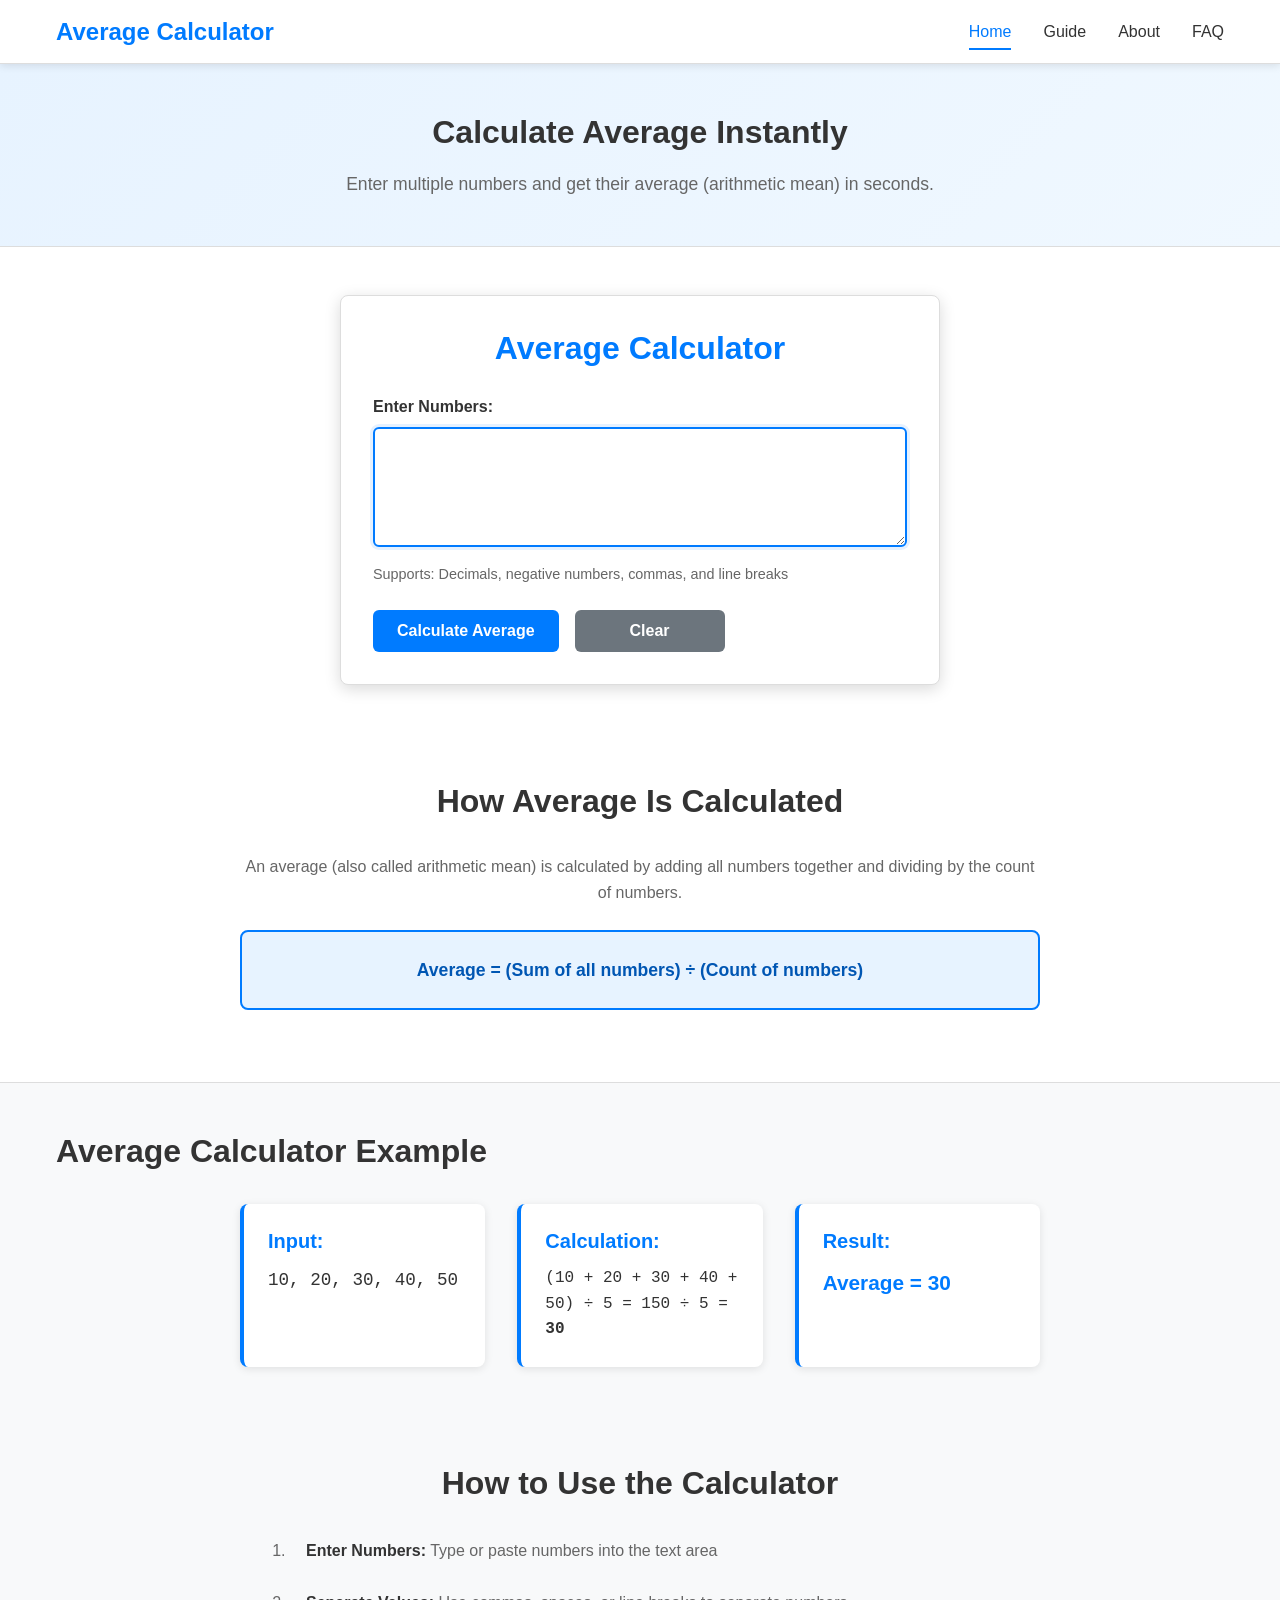
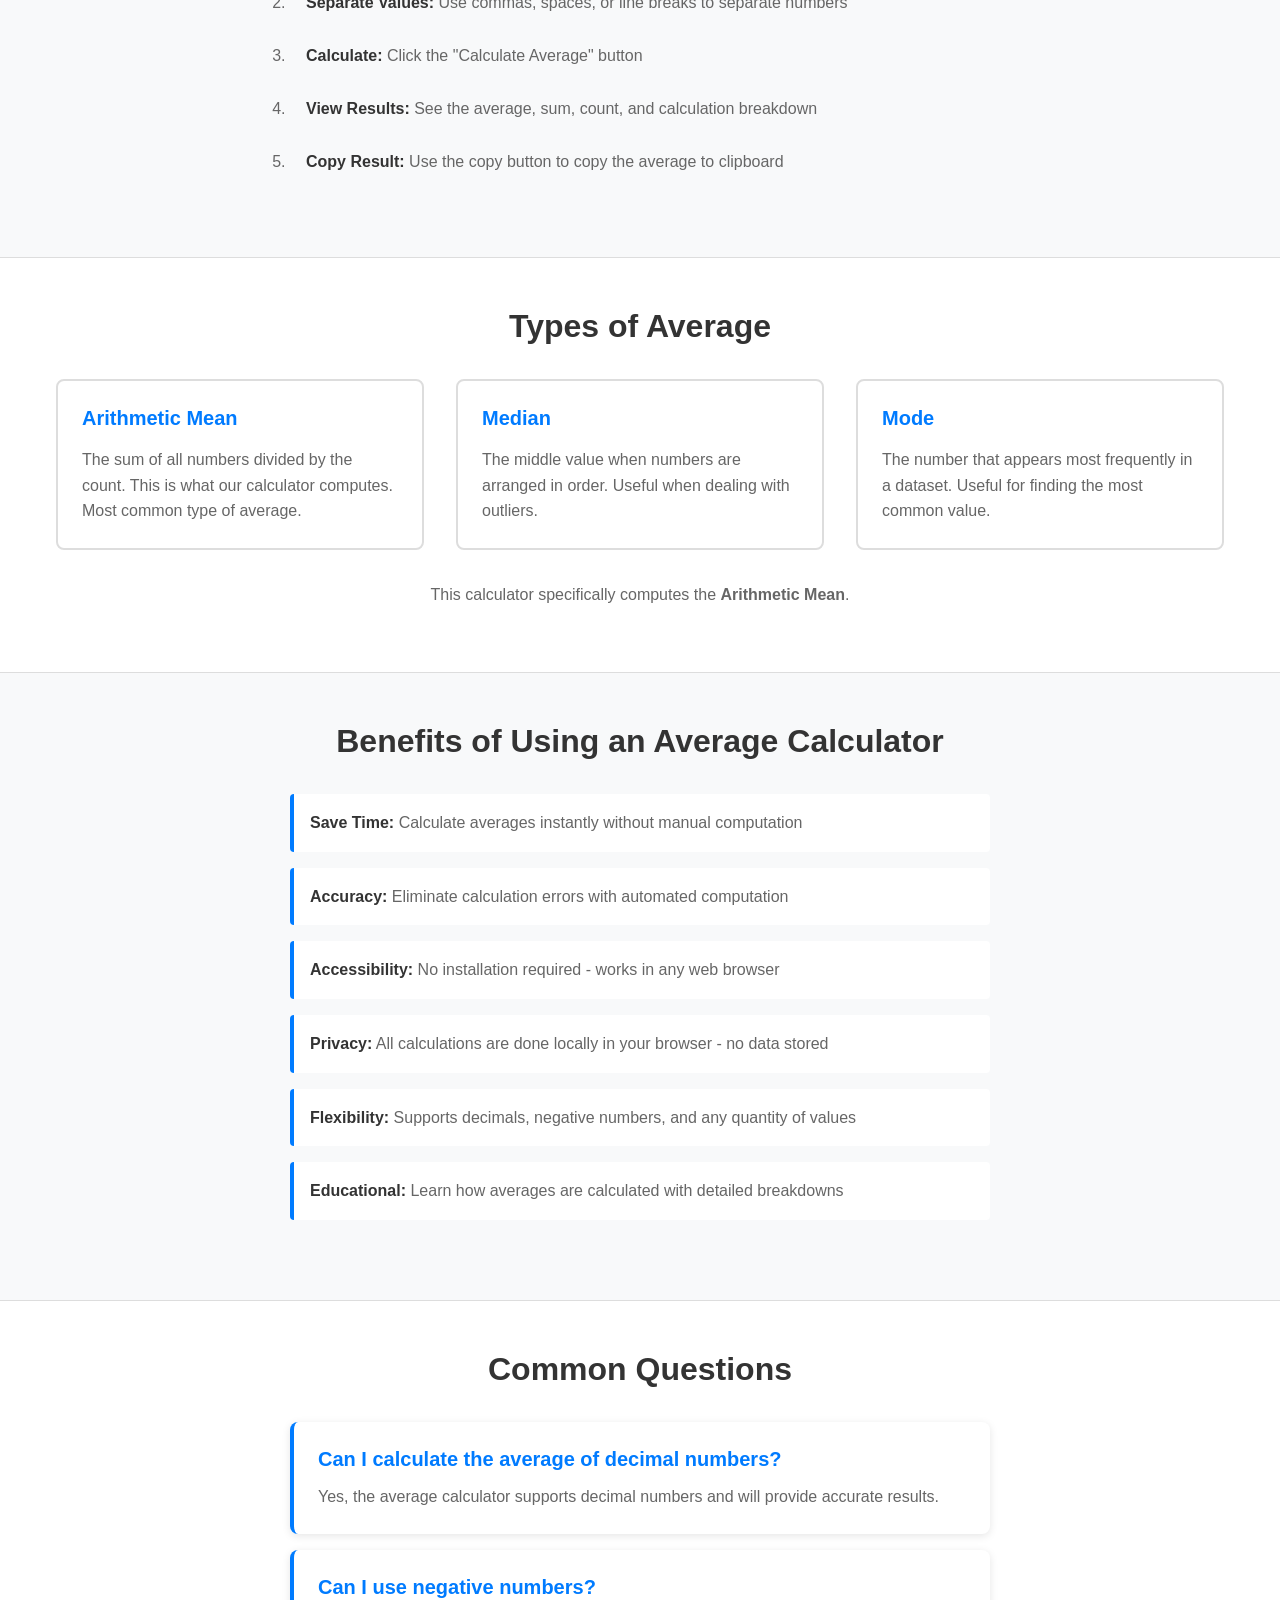
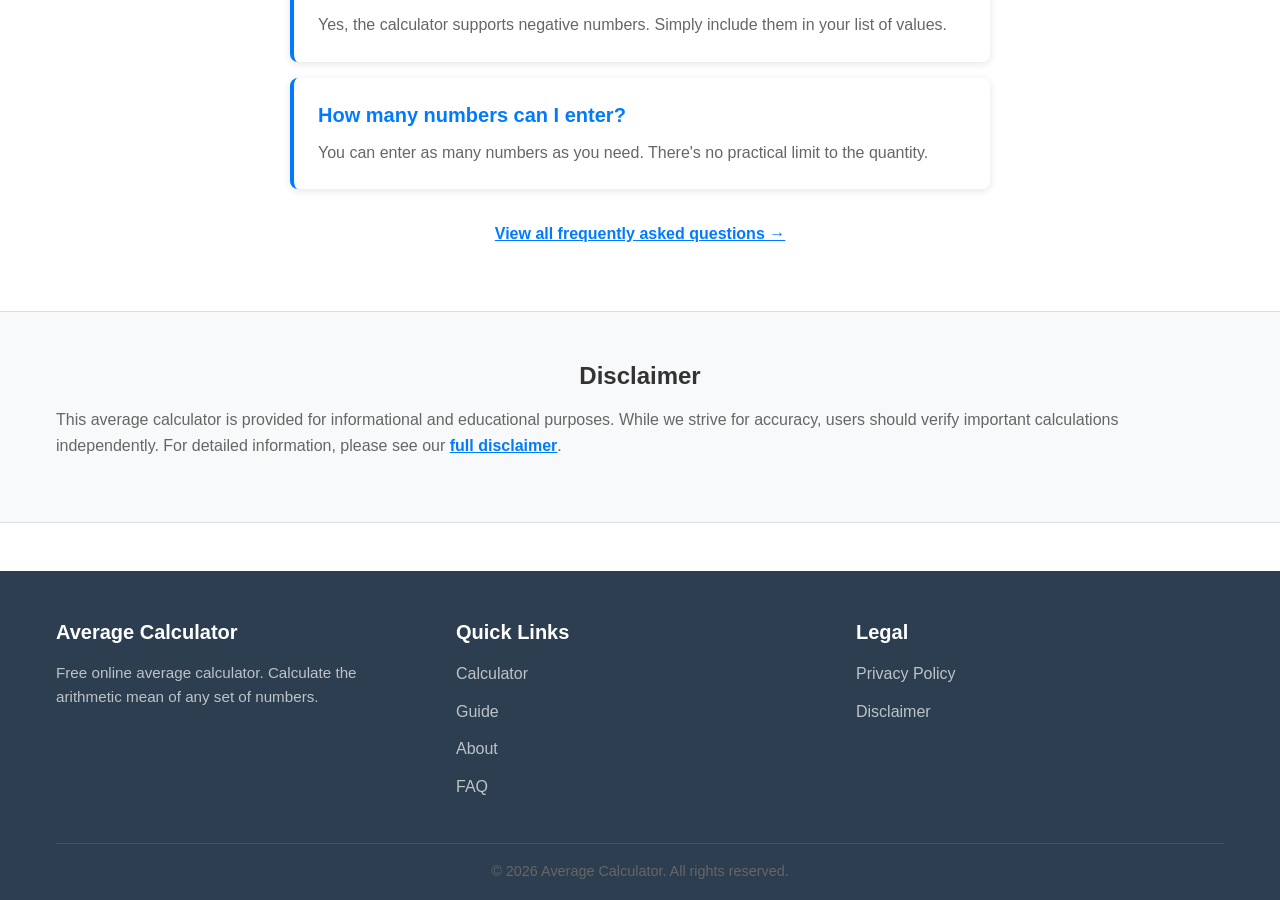
==== index.html @ 2c879898 "first commit" ====
<!DOCTYPE html>
<html lang="en">
<head>
    <meta charset="UTF-8">
    <meta name="viewport" content="width=device-width, initial-scale=1.0">
    <title>Average Calculator | Calculate Average of Numbers Online</title>
    <meta name="description" content="Free online average calculator. Calculate the average (arithmetic mean) of multiple numbers instantly. Supports decimals, negatives, and comma-separated values.">
    <meta name="keywords" content="average calculator, calculate average, mean calculator, average finder, arithmetic mean calculator">
    <meta name="canonical" content="https://example.com/">
    <meta name="robots" content="index, follow">
    <meta property="og:title" content="Average Calculator | Calculate Average of Numbers Online">
    <meta property="og:description" content="Free online average calculator. Calculate the average (arithmetic mean) of multiple numbers instantly.">
    <meta property="og:type" content="website">
    <meta property="og:url" content="https://example.com/">
    <meta name="twitter:card" content="summary_large_image">
    <meta name="twitter:title" content="Average Calculator | Calculate Average of Numbers Online">
    <meta name="twitter:description" content="Free online average calculator. Calculate the average of multiple numbers instantly.">
    <link rel="stylesheet" href="styles.css">
</head>
<body>
    <!-- Header and Navigation -->
    <header>
        <div class="container">
            <div class="header-content">
                <h1 class="logo">Average Calculator</h1>
                <nav>
                    <ul>
                        <li><a href="index.html" class="active">Home</a></li>
                        <li><a href="guide.html">Guide</a></li>
                        <li><a href="about.html">About</a></li>
                        <li><a href="faq.html">FAQ</a></li>
                    </ul>
                </nav>
            </div>
        </div>
    </header>

    <!-- Hero Section -->
    <section class="hero">
        <div class="container">
            <h2>Calculate Average Instantly</h2>
            <p>Enter multiple numbers and get their average (arithmetic mean) in seconds.</p>
        </div>
    </section>

    <!-- Main Calculator -->
    <section class="calculator-section">
        <div class="container">
            <div class="calculator-card">
                <h2>Average Calculator</h2>
                <form id="calculatorForm">
                    <div class="form-group">
                        <label for="numbersInput">Enter Numbers:</label>
                        <textarea 
                            id="numbersInput" 
                            placeholder="Enter numbers separated by commas or on separate lines&#10;Example: 10, 20, 30, 40, 50"
                            required>
                        </textarea>
                        <small>Supports: Decimals, negative numbers, commas, and line breaks</small>
                    </div>
                    <div class="button-group">
                        <button type="submit" class="btn btn-primary">Calculate Average</button>
                        <button type="button" class="btn btn-secondary" id="clearBtn">Clear</button>
                    </div>
                </form>

                <!-- Error Message -->
                <div id="errorMessage" class="error-message" style="display: none;"></div>

                <!-- Results Section -->
                <div id="resultsSection" class="results-section" style="display: none;">
                    <h3>Results</h3>
                    
                    <div class="results-grid">
                        <div class="result-item">
                            <span class="result-label">Numbers Entered:</span>
                            <span class="result-value" id="numbersDisplay"></span>
                        </div>
                        <div class="result-item">
                            <span class="result-label">Count:</span>
                            <span class="result-value" id="countDisplay"></span>
                        </div>
                        <div class="result-item">
                            <span class="result-label">Sum:</span>
                            <span class="result-value" id="sumDisplay"></span>
                        </div>
                        <div class="result-item highlight">
                            <span class="result-label">Average (Mean):</span>
                            <span class="result-value" id="averageDisplay"></span>
                        </div>
                    </div>

                    <div class="calculation-breakdown">
                        <h4>Calculation Breakdown:</h4>
                        <div id="breakdownDisplay"></div>
                    </div>

                    <button type="button" class="btn btn-copy" id="copyBtn">Copy Result</button>
                    <div id="copyMessage" class="copy-message" style="display: none;">Copied to clipboard!</div>
                </div>
            </div>
        </div>
    </section>

    <!-- How Average Is Calculated -->
    <section class="info-section">
        <div class="container">
            <h2>How Average Is Calculated</h2>
            <div class="info-content">
                <p>An average (also called arithmetic mean) is calculated by adding all numbers together and dividing by the count of numbers.</p>
                <div class="formula">
                    <strong>Average = (Sum of all numbers) ÷ (Count of numbers)</strong>
                </div>
            </div>
        </div>
    </section>

    <!-- Example -->
    <section class="example-section">
        <div class="container">
            <h2>Average Calculator Example</h2>
            <div class="example-content">
                <div class="example-step">
                    <h4>Input:</h4>
                    <p class="example-data">10, 20, 30, 40, 50</p>
                </div>
                <div class="example-step">
                    <h4>Calculation:</h4>
                    <p class="example-calculation">(10 + 20 + 30 + 40 + 50) ÷ 5 = 150 ÷ 5 = <strong>30</strong></p>
                </div>
                <div class="example-step">
                    <h4>Result:</h4>
                    <p class="example-result"><strong>Average = 30</strong></p>
                </div>
            </div>
        </div>
    </section>

    <!-- How to Use -->
    <section class="info-section alternate">
        <div class="container">
            <h2>How to Use the Calculator</h2>
            <ol class="steps-list">
                <li><strong>Enter Numbers:</strong> Type or paste numbers into the text area</li>
                <li><strong>Separate Values:</strong> Use commas, spaces, or line breaks to separate numbers</li>
                <li><strong>Calculate:</strong> Click the "Calculate Average" button</li>
                <li><strong>View Results:</strong> See the average, sum, count, and calculation breakdown</li>
                <li><strong>Copy Result:</strong> Use the copy button to copy the average to clipboard</li>
            </ol>
        </div>
    </section>

    <!-- Types of Average -->
    <section class="info-section">
        <div class="container">
            <h2>Types of Average</h2>
            <div class="types-grid">
                <div class="type-card">
                    <h4>Arithmetic Mean</h4>
                    <p>The sum of all numbers divided by the count. This is what our calculator computes. Most common type of average.</p>
                </div>
                <div class="type-card">
                    <h4>Median</h4>
                    <p>The middle value when numbers are arranged in order. Useful when dealing with outliers.</p>
                </div>
                <div class="type-card">
                    <h4>Mode</h4>
                    <p>The number that appears most frequently in a dataset. Useful for finding the most common value.</p>
                </div>
            </div>
            <p style="text-align: center; margin-top: 2rem; color: #666;">This calculator specifically computes the <strong>Arithmetic Mean</strong>.</p>
        </div>
    </section>

    <!-- Benefits -->
    <section class="info-section alternate">
        <div class="container">
            <h2>Benefits of Using an Average Calculator</h2>
            <ul class="benefits-list">
                <li><strong>Save Time:</strong> Calculate averages instantly without manual computation</li>
                <li><strong>Accuracy:</strong> Eliminate calculation errors with automated computation</li>
                <li><strong>Accessibility:</strong> No installation required - works in any web browser</li>
                <li><strong>Privacy:</strong> All calculations are done locally in your browser - no data stored</li>
                <li><strong>Flexibility:</strong> Supports decimals, negative numbers, and any quantity of values</li>
                <li><strong>Educational:</strong> Learn how averages are calculated with detailed breakdowns</li>
            </ul>
        </div>
    </section>

    <!-- FAQ Preview -->
    <section class="info-section">
        <div class="container">
            <h2>Common Questions</h2>
            <div class="faq-preview">
                <div class="faq-item">
                    <h4>Can I calculate the average of decimal numbers?</h4>
                    <p>Yes, the average calculator supports decimal numbers and will provide accurate results.</p>
                </div>
                <div class="faq-item">
                    <h4>Can I use negative numbers?</h4>
                    <p>Yes, the calculator supports negative numbers. Simply include them in your list of values.</p>
                </div>
                <div class="faq-item">
                    <h4>How many numbers can I enter?</h4>
                    <p>You can enter as many numbers as you need. There's no practical limit to the quantity.</p>
                </div>
            </div>
            <p style="text-align: center; margin-top: 2rem;">
                <a href="faq.html" class="link">View all frequently asked questions →</a>
            </p>
        </div>
    </section>

    <!-- Disclaimer Notice -->
    <section class="info-section alternate">
        <div class="container">
            <h3>Disclaimer</h3>
            <p>This average calculator is provided for informational and educational purposes. While we strive for accuracy, users should verify important calculations independently. For detailed information, please see our <a href="disclaimer.html" class="link">full disclaimer</a>.</p>
        </div>
    </section>

    <!-- Footer -->
    <footer>
        <div class="container">
            <div class="footer-content">
                <div class="footer-section">
                    <h4>Average Calculator</h4>
                    <p>Free online average calculator. Calculate the arithmetic mean of any set of numbers.</p>
                </div>
                <div class="footer-section">
                    <h4>Quick Links</h4>
                    <ul>
                        <li><a href="index.html">Calculator</a></li>
                        <li><a href="guide.html">Guide</a></li>
                        <li><a href="about.html">About</a></li>
                        <li><a href="faq.html">FAQ</a></li>
                    </ul>
                </div>
                <div class="footer-section">
                    <h4>Legal</h4>
                    <ul>
                        <li><a href="privacy-policy.html">Privacy Policy</a></li>
                        <li><a href="disclaimer.html">Disclaimer</a></li>
                    </ul>
                </div>
            </div>
            <div class="footer-bottom">
                <p>&copy; 2026 Average Calculator. All rights reserved.</p>
            </div>
        </div>
    </footer>

    <script src="script.js"></script>
</body>
</html>
---- styles.css ----
/* ============================================
   AVERAGE CALCULATOR - STYLES
   ============================================ */

/* Reset and Base Styles */
* {
    margin: 0;
    padding: 0;
    box-sizing: border-box;
}

:root {
    --primary-color: #007bff;
    --primary-dark: #0056b3;
    --primary-light: #e7f3ff;
    --secondary-color: #6c757d;
    --success-color: #28a745;
    --danger-color: #dc3545;
    --background-color: #f8f9fa;
    --text-color: #333;
    --text-light: #666;
    --border-color: #ddd;
    --shadow: 0 2px 8px rgba(0, 0, 0, 0.1);
    --shadow-lg: 0 4px 16px rgba(0, 0, 0, 0.15);
}

html {
    scroll-behavior: smooth;
}

body {
    font-family: -apple-system, BlinkMacSystemFont, 'Segoe UI', Roboto, 'Helvetica Neue', Arial, sans-serif;
    line-height: 1.6;
    color: var(--text-color);
    background-color: #fff;
    overflow-x: hidden;
}

/* Container */
.container {
    max-width: 1200px;
    margin: 0 auto;
    padding: 0 1rem;
}

/* Typography */
h1, h2, h3, h4, h5, h6 {
    line-height: 1.3;
    margin-bottom: 1rem;
    font-weight: 600;
}

h1 {
    font-size: 2.5rem;
}

h2 {
    font-size: 2rem;
}

h3 {
    font-size: 1.5rem;
}

h4 {
    font-size: 1.25rem;
}

p {
    margin-bottom: 1rem;
    color: var(--text-light);
}

a {
    color: var(--primary-color);
    text-decoration: none;
    transition: color 0.3s ease;
}

a:hover {
    color: var(--primary-dark);
}

.link {
    font-weight: 600;
    text-decoration: underline;
}

/* ============================================
   HEADER & NAVIGATION
   ============================================ */

header {
    background-color: white;
    border-bottom: 1px solid var(--border-color);
    position: sticky;
    top: 0;
    z-index: 1000;
    box-shadow: var(--shadow);
}

.header-content {
    display: flex;
    justify-content: space-between;
    align-items: center;
    padding: 1rem 0;
}

.logo {
    font-size: 1.5rem;
    font-weight: 700;
    color: var(--primary-color);
    margin: 0;
}

nav ul {
    display: flex;
    list-style: none;
    gap: 2rem;
    flex-wrap: wrap;
}

nav a {
    color: var(--text-color);
    font-weight: 500;
    padding: 0.5rem 0;
    border-bottom: 2px solid transparent;
    transition: all 0.3s ease;
}

nav a:hover,
nav a.active {
    color: var(--primary-color);
    border-bottom-color: var(--primary-color);
}

/* ============================================
   HERO SECTION
   ============================================ */

.hero {
    background: linear-gradient(135deg, var(--primary-light) 0%, #f0f8ff 100%);
    padding: 3rem 0;
    text-align: center;
    border-bottom: 1px solid var(--border-color);
}

.hero h2 {
    color: var(--text-color);
    margin-bottom: 1rem;
}

.hero p {
    font-size: 1.1rem;
    color: var(--text-light);
    margin: 0;
}

/* ============================================
   CALCULATOR SECTION
   ============================================ */

.calculator-section {
    padding: 3rem 0;
    background-color: white;
}

.calculator-card {
    background: white;
    border: 1px solid var(--border-color);
    border-radius: 8px;
    padding: 2rem;
    box-shadow: var(--shadow-lg);
    max-width: 600px;
    margin: 0 auto;
}

.calculator-card h2 {
    color: var(--primary-color);
    margin-bottom: 1.5rem;
    text-align: center;
}

/* ============================================
   FORMS & INPUTS
   ============================================ */

.form-group {
    margin-bottom: 1.5rem;
}

label {
    display: block;
    margin-bottom: 0.5rem;
    font-weight: 600;
    color: var(--text-color);
}

textarea {
    width: 100%;
    padding: 1rem;
    border: 2px solid var(--border-color);
    border-radius: 6px;
    font-family: inherit;
    font-size: 1rem;
    resize: vertical;
    min-height: 120px;
    transition: border-color 0.3s ease;
}

textarea:focus {
    outline: none;
    border-color: var(--primary-color);
    box-shadow: 0 0 0 3px rgba(0, 123, 255, 0.1);
}

small {
    display: block;
    margin-top: 0.5rem;
    color: var(--text-light);
    font-size: 0.9rem;
}

/* ============================================
   BUTTONS
   ============================================ */

.button-group {
    display: flex;
    gap: 1rem;
    flex-wrap: wrap;
}

.btn {
    padding: 0.75rem 1.5rem;
    border: none;
    border-radius: 6px;
    font-size: 1rem;
    font-weight: 600;
    cursor: pointer;
    transition: all 0.3s ease;
    flex: 1;
    min-width: 150px;
}

.btn:focus {
    outline: none;
    box-shadow: 0 0 0 3px rgba(0, 123, 255, 0.25);
}

.btn:disabled {
    opacity: 0.6;
    cursor: not-allowed;
}

.btn-primary {
    background-color: var(--primary-color);
    color: white;
}

.btn-primary:hover:not(:disabled) {
    background-color: var(--primary-dark);
    transform: translateY(-2px);
    box-shadow: var(--shadow-lg);
}

.btn-secondary {
    background-color: var(--secondary-color);
    color: white;
}

.btn-secondary:hover:not(:disabled) {
    background-color: #5a6268;
    transform: translateY(-2px);
    box-shadow: var(--shadow-lg);
}

.btn-copy {
    background-color: var(--success-color);
    color: white;
    width: 100%;
    margin-top: 1rem;
}

.btn-copy:hover:not(:disabled) {
    background-color: #218838;
    transform: translateY(-2px);
    box-shadow: var(--shadow-lg);
}

/* ============================================
   ERROR & SUCCESS MESSAGES
   ============================================ */

.error-message {
    background-color: #f8d7da;
    color: #721c24;
    padding: 1rem;
    border-radius: 6px;
    border: 1px solid #f5c6cb;
    margin-bottom: 1rem;
    animation: slideIn 0.3s ease;
}

.copy-message {
    background-color: #d4edda;
    color: #155724;
    padding: 0.75rem 1rem;
    border-radius: 6px;
    border: 1px solid #c3e6cb;
    margin-top: 1rem;
    animation: slideIn 0.3s ease;
}

@keyframes slideIn {
    from {
        opacity: 0;
        transform: translateY(-10px);
    }
    to {
        opacity: 1;
        transform: translateY(0);
    }
}

/* ============================================
   RESULTS SECTION
   ============================================ */

.results-section {
    background-color: var(--primary-light);
    border: 1px solid rgba(0, 123, 255, 0.2);
    border-radius: 8px;
    padding: 2rem;
    margin-top: 2rem;
    animation: slideIn 0.3s ease;
}

.results-section h3 {
    color: var(--primary-color);
    margin-bottom: 1.5rem;
    text-align: center;
}

.results-grid {
    display: grid;
    grid-template-columns: repeat(auto-fit, minmax(200px, 1fr));
    gap: 1rem;
    margin-bottom: 2rem;
}

.result-item {
    background: white;
    padding: 1rem;
    border-radius: 6px;
    border-left: 4px solid var(--secondary-color);
    display: flex;
    flex-direction: column;
    gap: 0.5rem;
}

.result-item.highlight {
    border-left-color: var(--primary-color);
    background-color: #fff;
    box-shadow: 0 0 0 2px var(--primary-light);
}

.result-label {
    font-size: 0.9rem;
    color: var(--text-light);
    font-weight: 600;
    text-transform: uppercase;
    letter-spacing: 0.5px;
}

.result-value {
    font-size: 1.5rem;
    font-weight: 700;
    color: var(--primary-color);
    word-break: break-word;
}

/* ============================================
   CALCULATION BREAKDOWN
   ============================================ */

.calculation-breakdown {
    background: white;
    padding: 1.5rem;
    border-radius: 6px;
    margin-bottom: 1rem;
}

.calculation-breakdown h4 {
    color: var(--primary-color);
    margin-bottom: 1rem;
}

.calculation-breakdown p {
    font-family: 'Courier New', monospace;
    background-color: var(--background-color);
    padding: 0.75rem;
    border-radius: 4px;
    border-left: 3px solid var(--primary-color);
    margin: 0.5rem 0;
    color: var(--text-color);
    word-break: break-all;
}

/* ============================================
   INFO SECTIONS
   ============================================ */

.info-section {
    padding: 3rem 0;
    background-color: white;
    border-bottom: 1px solid var(--border-color);
}

.info-section.alternate {
    background-color: var(--background-color);
}

.info-section h2 {
    color: var(--text-color);
    margin-bottom: 2rem;
    text-align: center;
}

.info-section h3 {
    color: var(--text-color);
    text-align: center;
}

.info-content {
    max-width: 800px;
    margin: 0 auto;
    text-align: center;
}

.formula {
    background-color: var(--primary-light);
    padding: 1.5rem;
    border-radius: 8px;
    border: 2px solid var(--primary-color);
    margin: 1.5rem 0;
    font-size: 1.1rem;
    color: var(--primary-dark);
}

/* ============================================
   EXAMPLE SECTION
   ============================================ */

.example-section {
    padding: 3rem 0;
    background-color: var(--background-color);
}

.example-content {
    display: grid;
    grid-template-columns: repeat(auto-fit, minmax(200px, 1fr));
    gap: 2rem;
    max-width: 800px;
    margin: 2rem auto 0;
}

.example-step {
    background: white;
    padding: 1.5rem;
    border-radius: 8px;
    border-left: 4px solid var(--primary-color);
    box-shadow: var(--shadow);
}

.example-step h4 {
    color: var(--primary-color);
    margin-bottom: 0.75rem;
}

.example-data {
    font-family: 'Courier New', monospace;
    font-size: 1.1rem;
    color: var(--text-color);
    margin: 0;
}

.example-calculation {
    font-family: 'Courier New', monospace;
    font-size: 1rem;
    color: var(--text-color);
    margin: 0;
}

.example-result {
    font-size: 1.3rem;
    color: var(--primary-color);
    margin: 0;
}

/* ============================================
   STEPS LIST
   ============================================ */

.steps-list {
    max-width: 700px;
    margin: 2rem auto;
    color: var(--text-light);
}

.steps-list li {
    margin-bottom: 1.5rem;
    padding-left: 1rem;
    line-height: 1.8;
}

.steps-list strong {
    color: var(--text-color);
}

/* ============================================
   TYPES GRID
   ============================================ */

.types-grid {
    display: grid;
    grid-template-columns: repeat(auto-fit, minmax(250px, 1fr));
    gap: 2rem;
    margin: 2rem 0;
}

.type-card {
    background: white;
    padding: 1.5rem;
    border-radius: 8px;
    border: 2px solid var(--border-color);
    transition: all 0.3s ease;
}

.type-card:hover {
    border-color: var(--primary-color);
    box-shadow: var(--shadow-lg);
    transform: translateY(-4px);
}

.type-card h4 {
    color: var(--primary-color);
}

.type-card p {
    margin: 0;
}

/* ============================================
   BENEFITS LIST
   ============================================ */

.benefits-list {
    max-width: 700px;
    margin: 2rem auto;
    list-style: none;
}

.benefits-list li {
    padding: 1rem;
    margin-bottom: 1rem;
    background: white;
    border-left: 4px solid var(--primary-color);
    border-radius: 4px;
    color: var(--text-light);
}

.benefits-list strong {
    color: var(--text-color);
}

/* ============================================
   FAQ PREVIEW
   ============================================ */

.faq-preview {
    max-width: 700px;
    margin: 2rem auto;
}

.faq-item {
    background: white;
    padding: 1.5rem;
    margin-bottom: 1rem;
    border-radius: 8px;
    border-left: 4px solid var(--primary-color);
    box-shadow: var(--shadow);
}

.faq-item h4 {
    color: var(--primary-color);
    margin-bottom: 0.75rem;
}

.faq-item p {
    margin: 0;
}

/* ============================================
   FOOTER
   ============================================ */

footer {
    background-color: #2c3e50;
    color: #ecf0f1;
    padding: 3rem 0 1rem;
    margin-top: 3rem;
}

.footer-content {
    display: grid;
    grid-template-columns: repeat(auto-fit, minmax(200px, 1fr));
    gap: 2rem;
    margin-bottom: 2rem;
}

.footer-section h4 {
    color: white;
    margin-bottom: 1rem;
}

.footer-section p {
    color: #bdc3c7;
    font-size: 0.95rem;
    margin-bottom: 0;
}

.footer-section ul {
    list-style: none;
}

.footer-section ul li {
    margin-bottom: 0.75rem;
}

.footer-section a {
    color: #bdc3c7;
    transition: color 0.3s ease;
}

.footer-section a:hover {
    color: white;
}

.footer-bottom {
    border-top: 1px solid rgba(255, 255, 255, 0.1);
    padding-top: 1rem;
    text-align: center;
    color: #95a5a6;
}

.footer-bottom p {
    margin: 0;
    font-size: 0.9rem;
}

/* ============================================
   RESPONSIVE DESIGN
   ============================================ */

/* Mobile (< 768px) */
@media (max-width: 767px) {
    h1 {
        font-size: 1.75rem;
    }

    h2 {
        font-size: 1.5rem;
    }

    h3 {
        font-size: 1.25rem;
    }

    .header-content {
        flex-direction: column;
        gap: 1rem;
    }

    nav ul {
        flex-direction: column;
        gap: 0.5rem;
    }

    nav a {
        display: block;
        padding: 0.75rem 0;
    }

    .hero {
        padding: 2rem 0;
    }

    .calculator-card {
        padding: 1.5rem;
    }

    .button-group {
        flex-direction: column;
    }

    .btn {
        min-width: auto;
    }

    .calculator-section {
        padding: 1.5rem 0;
    }

    .info-section {
        padding: 2rem 0;
    }

    .results-grid {
        grid-template-columns: 1fr;
    }

    .example-content {
        grid-template-columns: 1fr;
        gap: 1rem;
    }

    .types-grid {
        grid-template-columns: 1fr;
    }

    .footer-content {
        grid-template-columns: 1fr;
    }
}

/* Tablet (768px - 1024px) */
@media (min-width: 768px) and (max-width: 1024px) {
    h1 {
        font-size: 2rem;
    }

    h2 {
        font-size: 1.75rem;
    }

    .results-grid {
        grid-template-columns: repeat(2, 1fr);
    }

    .example-content {
        grid-template-columns: repeat(2, 1fr);
    }
}

/* Desktop (> 1024px) */
@media (min-width: 1025px) {
    .button-group {
        gap: 1rem;
    }

    .btn {
        flex: 0 1 auto;
    }
}

/* Print Styles */
@media print {
    header,
    footer,
    .button-group,
    nav {
        display: none;
    }

    .results-section {
        page-break-inside: avoid;
    }

    body {
        background-color: white;
    }
}

/* Accessibility */
@media (prefers-reduced-motion: reduce) {
    * {
        animation-duration: 0.01ms !important;
        animation-iteration-count: 1 !important;
        transition-duration: 0.01ms !important;
    }
}

/* Dark mode support */
@media (prefers-color-scheme: dark) {
    :root {
        --text-color: #e0e0e0;
        --text-light: #b0b0b0;
        --background-color: #1e1e1e;
        --border-color: #404040;
    }

    body {
        background-color: #121212;
        color: var(--text-color);
    }

    header {
        background-color: #1e1e1e;
    }

    .calculator-card,
    .result-item,
    .type-card,
    .faq-item,
    .example-step {
        background-color: #2a2a2a;
    }

    textarea {
        background-color: #2a2a2a;
        color: var(--text-color);
        border-color: var(--border-color);
    }

    textarea:focus {
        border-color: var(--primary-color);
    }
}
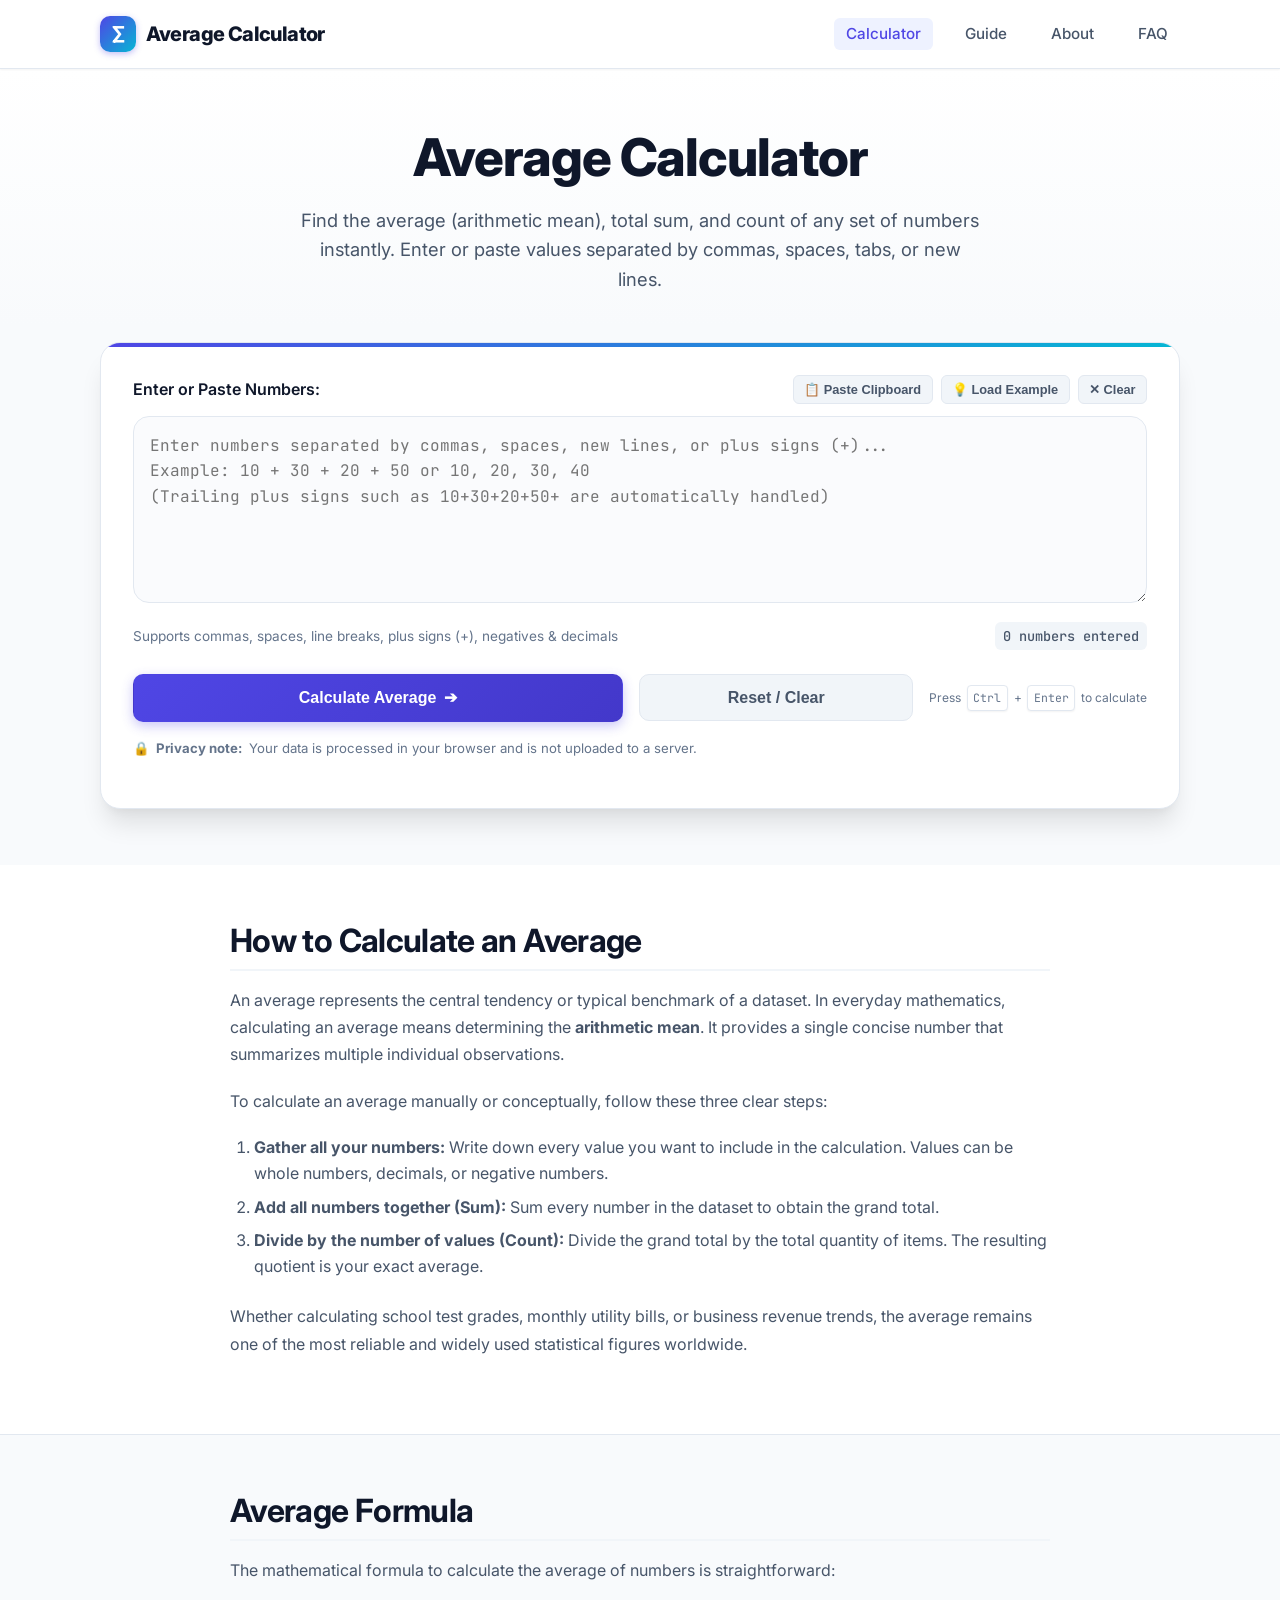
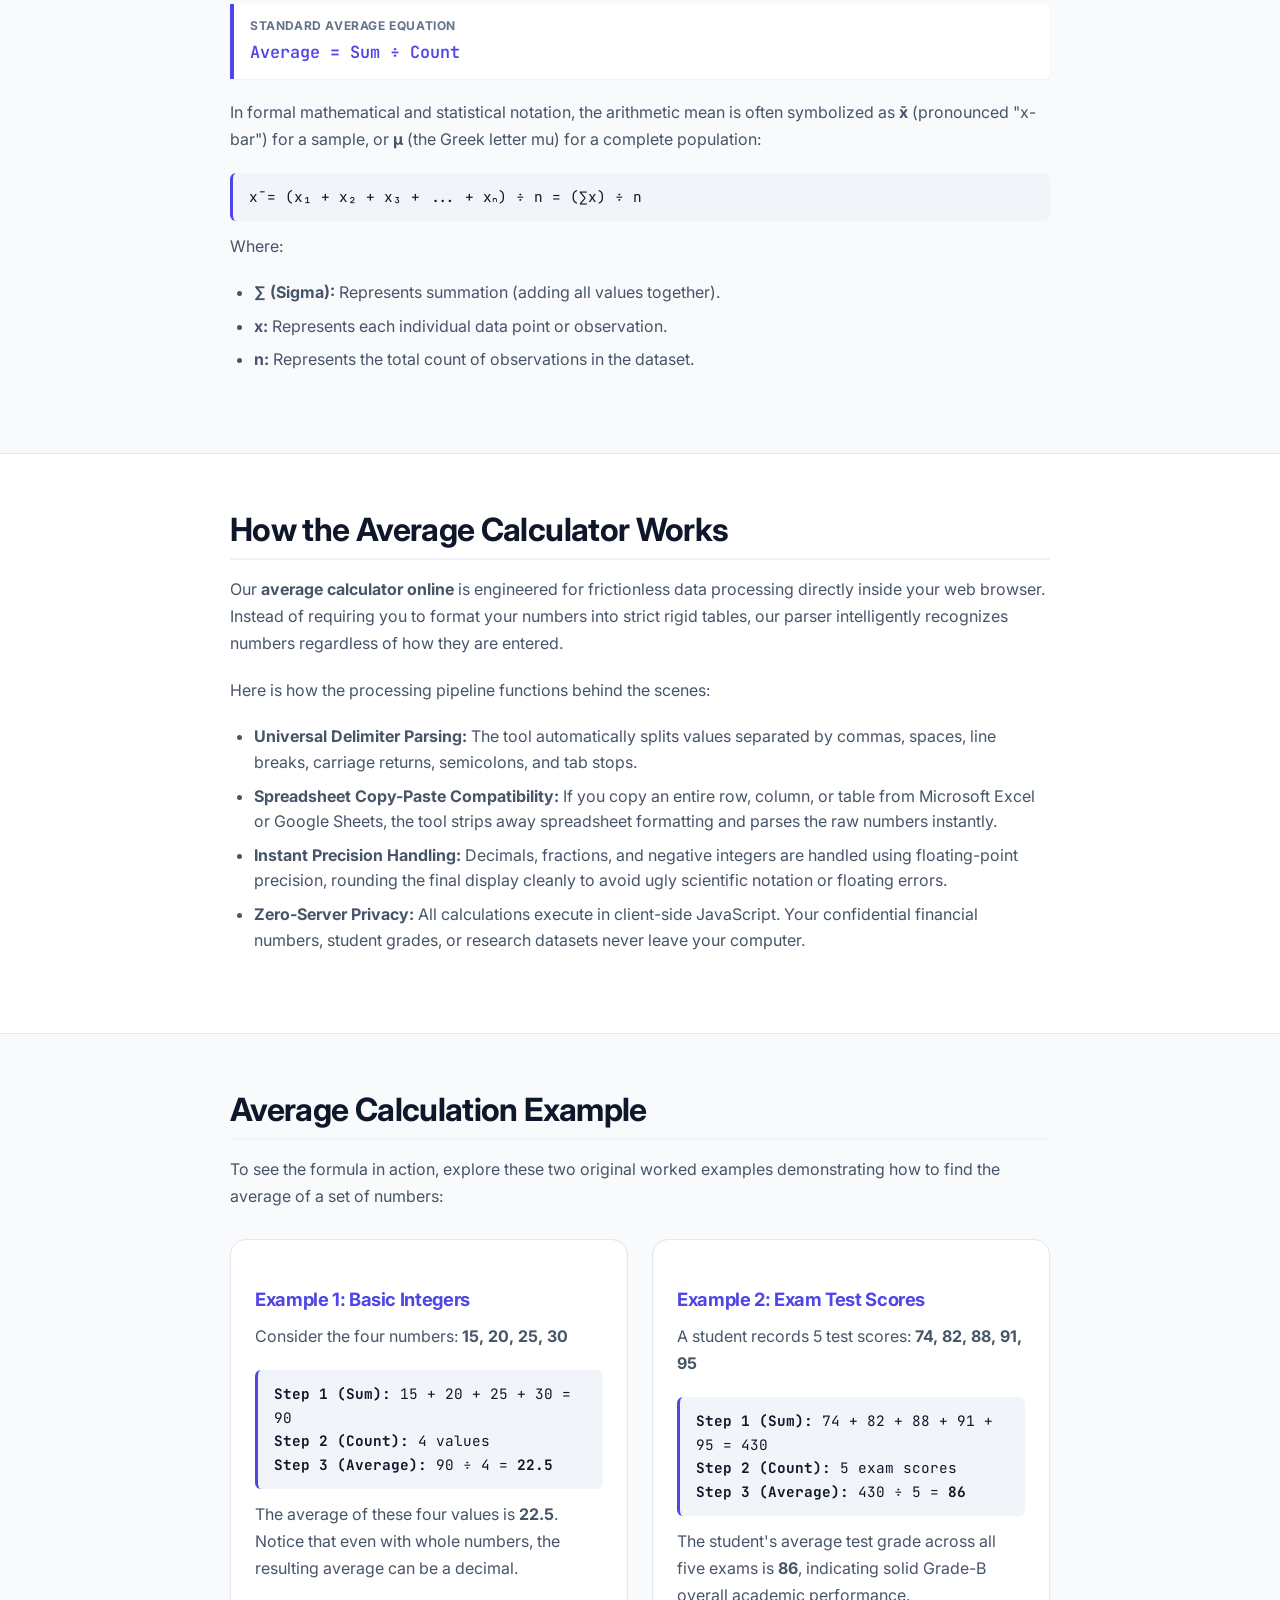
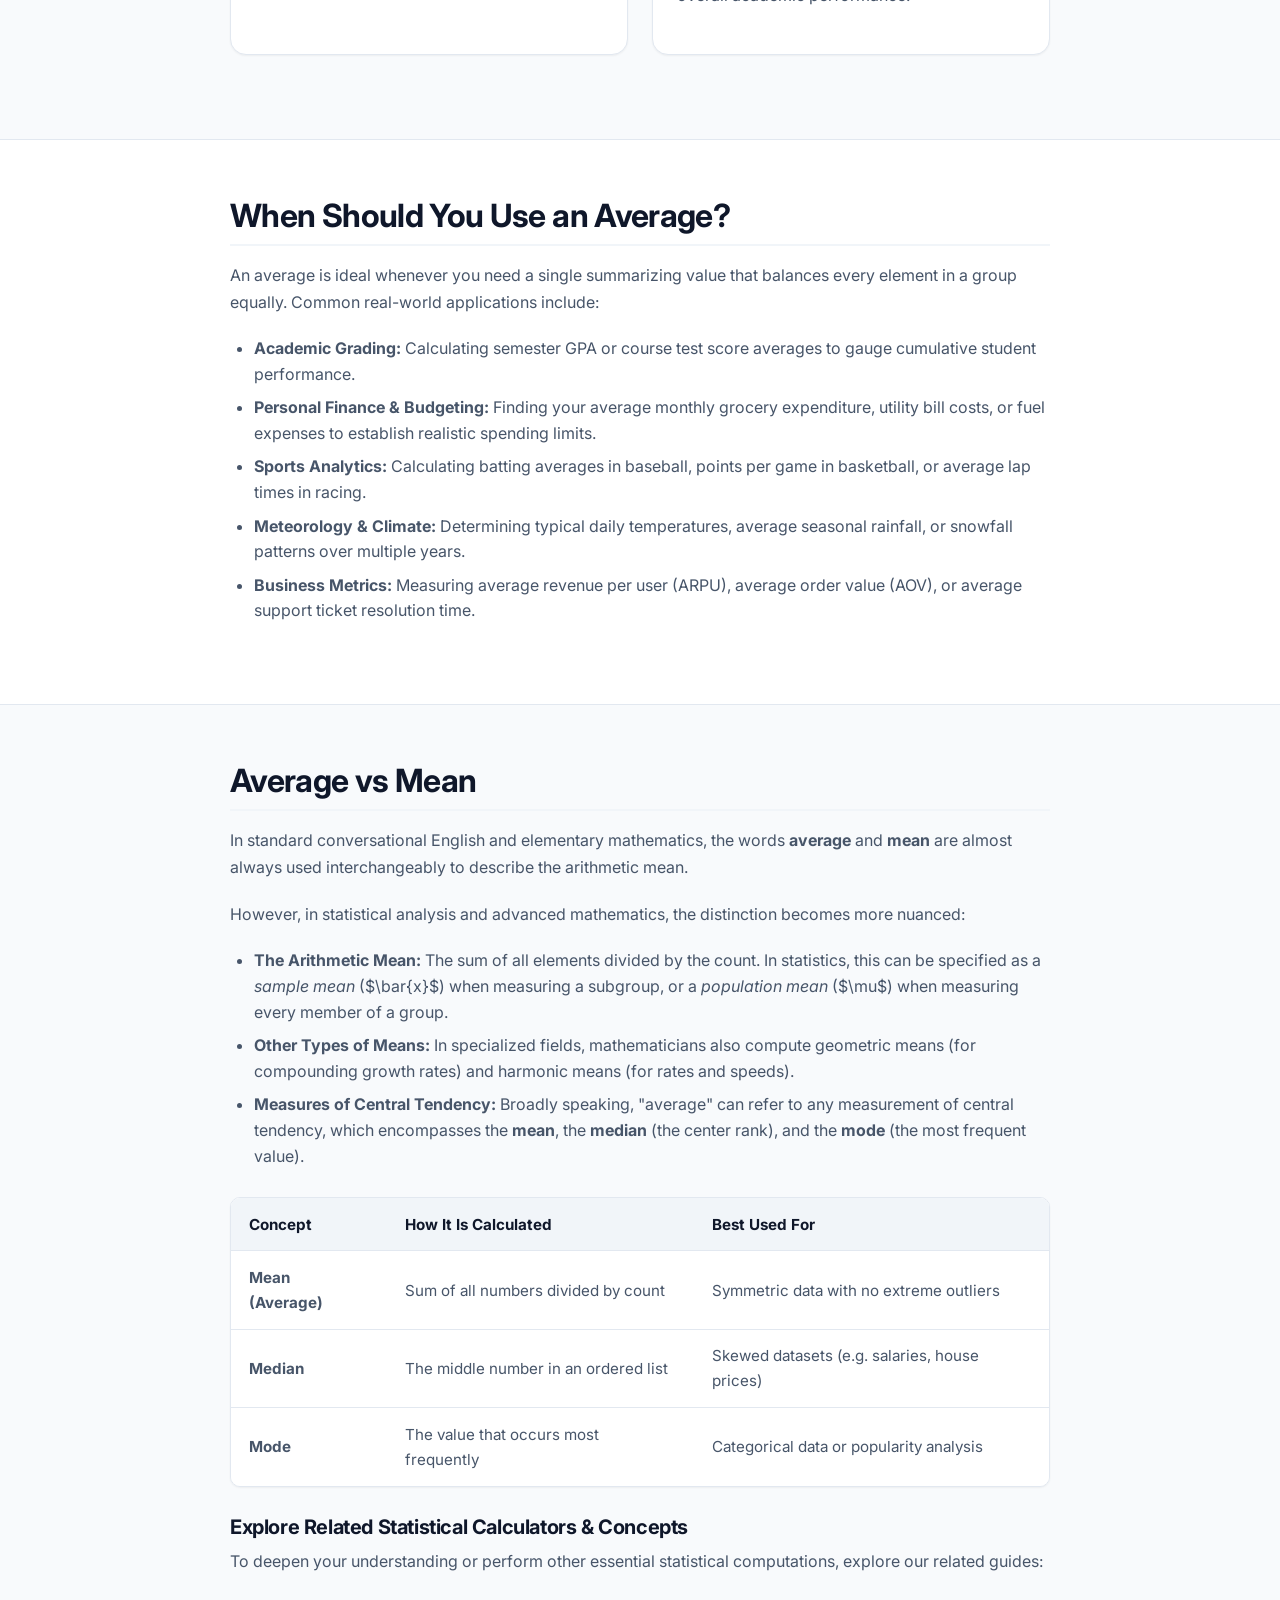
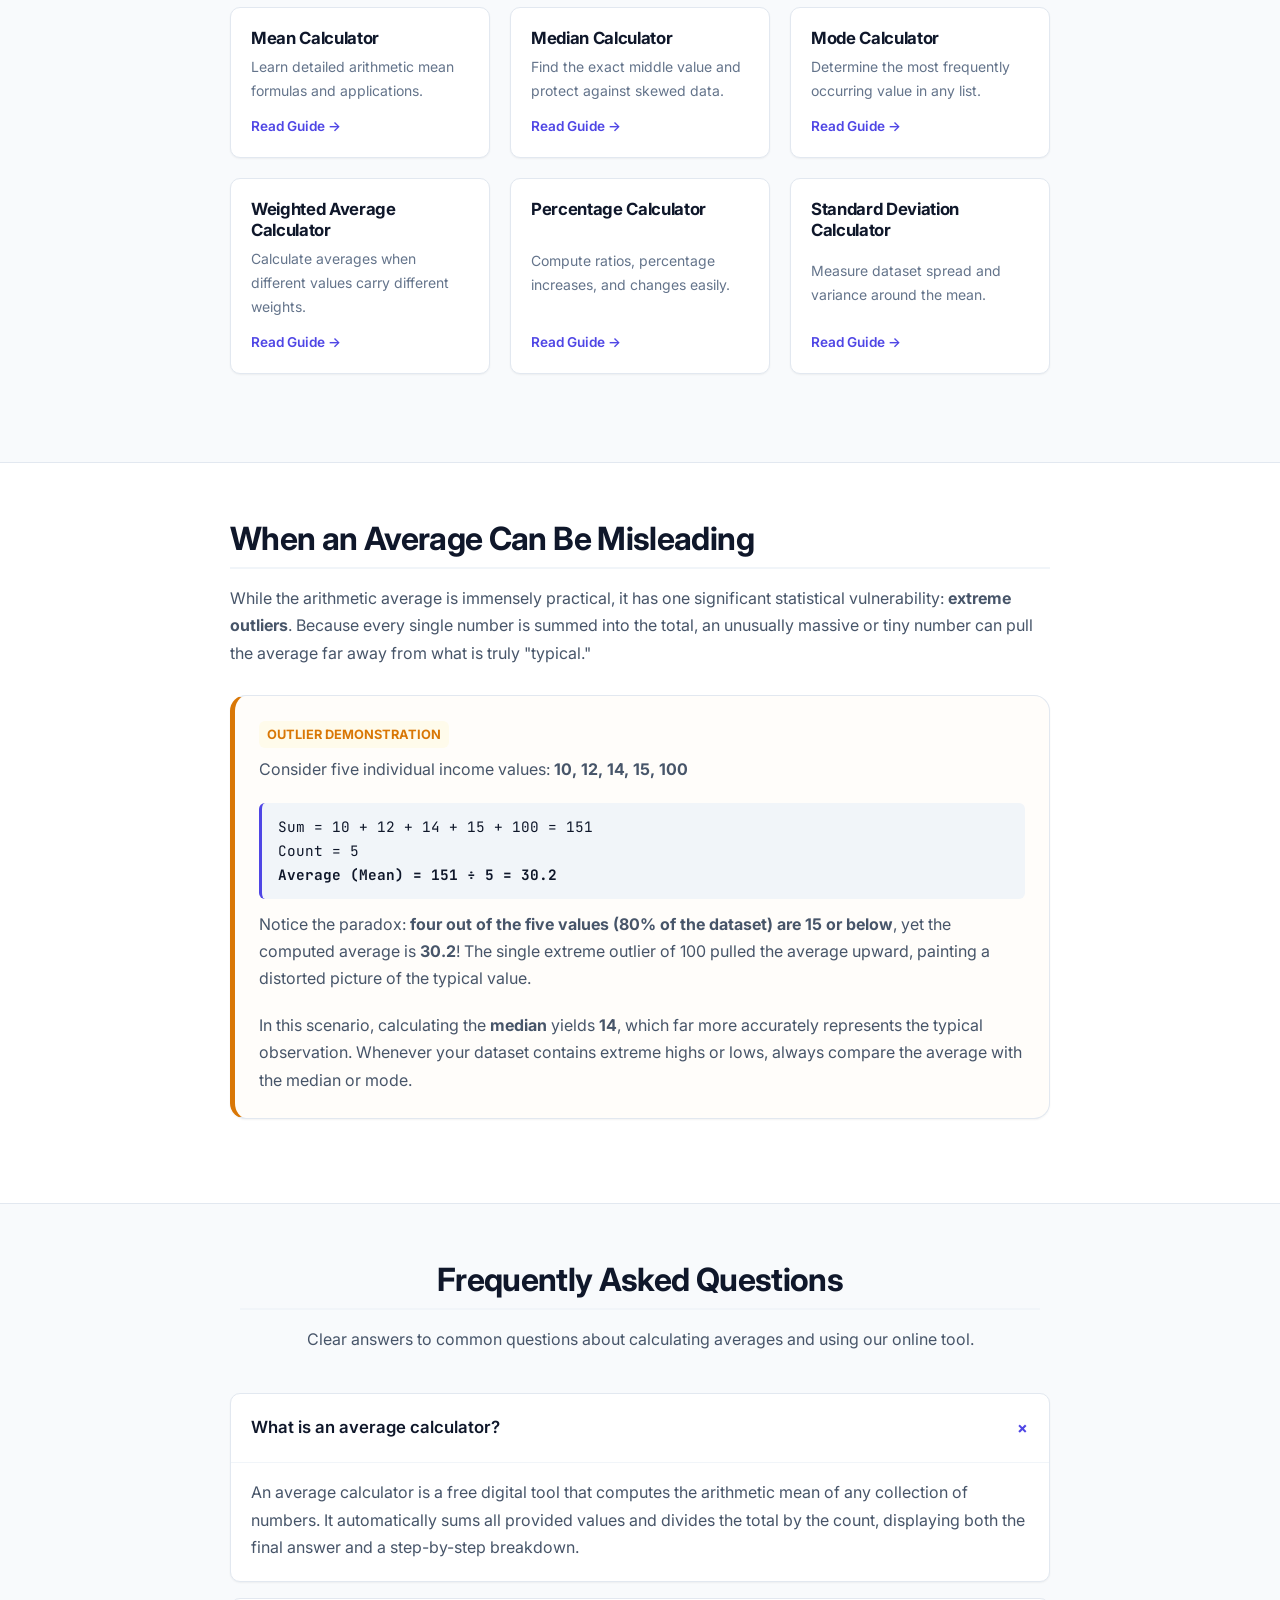
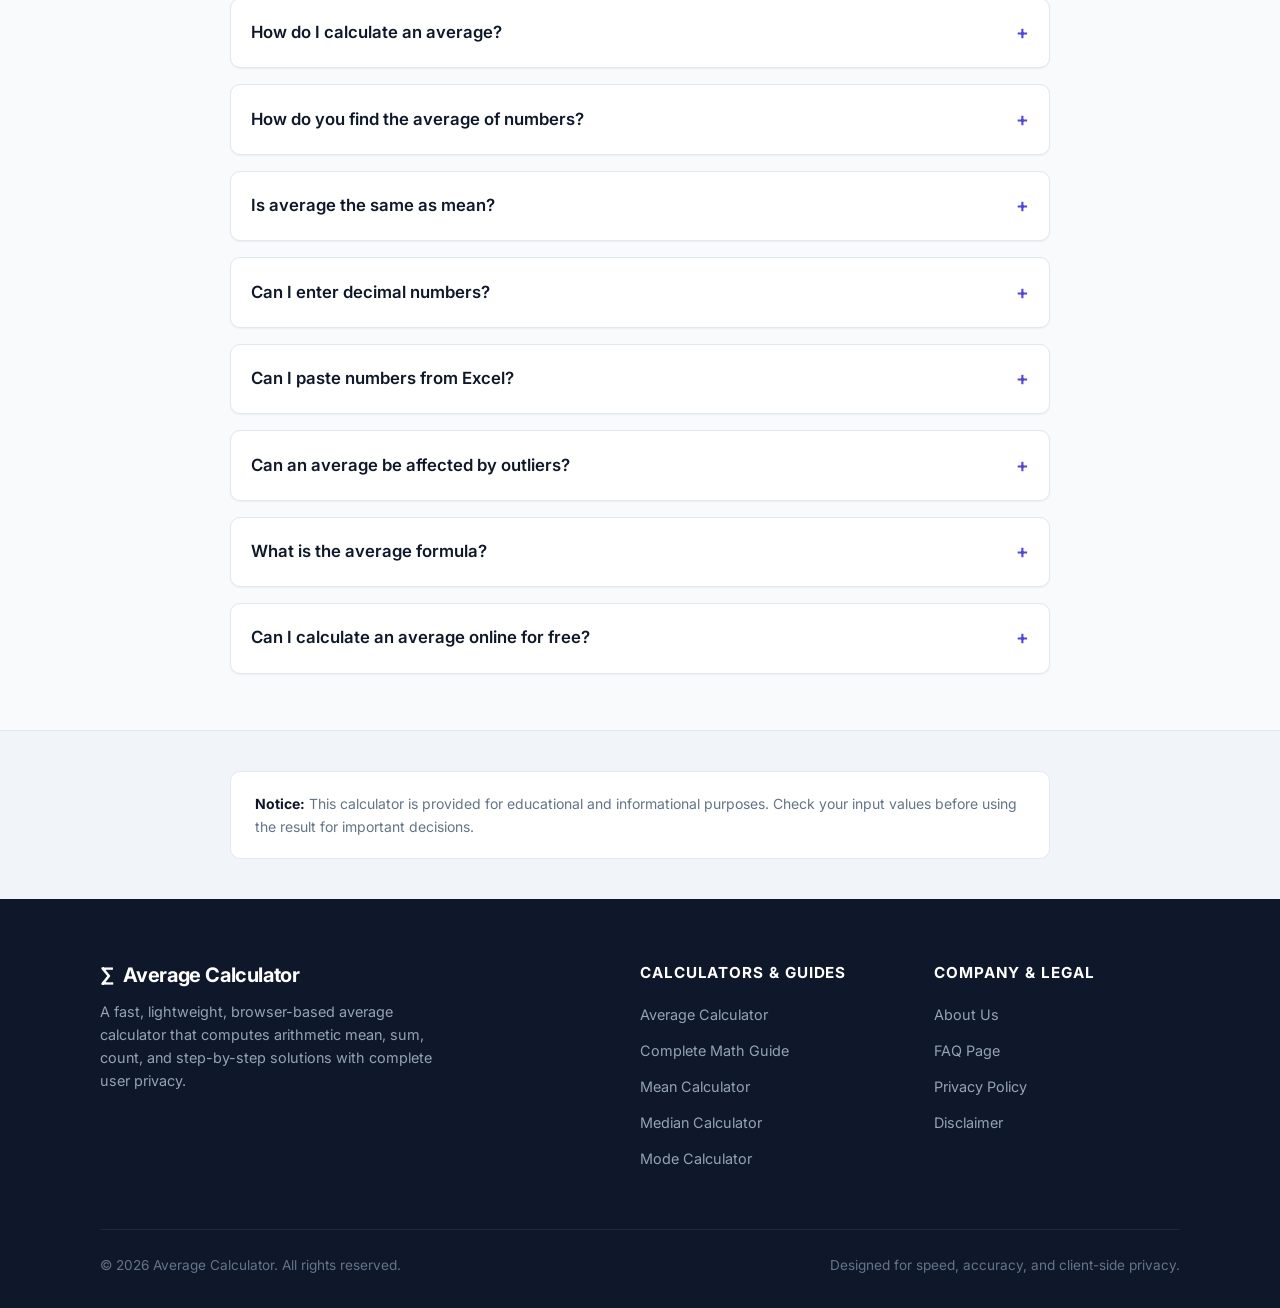
==== commit 55b1589b: "Update website domain" ====
--- a/index.html
+++ b/index.html
@@ -3,32 +3,160 @@
 <head>
     <meta charset="UTF-8">
     <meta name="viewport" content="width=device-width, initial-scale=1.0">
-    <title>Average Calculator | Calculate Average of Numbers Online</title>
-    <meta name="description" content="Free online average calculator. Calculate the average (arithmetic mean) of multiple numbers instantly. Supports decimals, negatives, and comma-separated values.">
-    <meta name="keywords" content="average calculator, calculate average, mean calculator, average finder, arithmetic mean calculator">
-    <meta name="canonical" content="https://example.com/">
+    <title>Average Calculator – Find the Average of Numbers</title>
+    <meta name="description" content="Use our free average calculator to find the mean of any set of numbers with step-by-step steps. Paste values easily and calculate online instantly.">
+    <meta name="keywords" content="average calculator, calculate average, mean calculator, average of numbers, average calculator with steps, calculate the mean, average formula, find the average of numbers, online average calculator, average of a set of numbers">
+    
+    <!-- Canonical & Robots -->
+    <link rel="canonical" href="https://average-calculator-bay.vercel.app/">
     <meta name="robots" content="index, follow">
-    <meta property="og:title" content="Average Calculator | Calculate Average of Numbers Online">
-    <meta property="og:description" content="Free online average calculator. Calculate the average (arithmetic mean) of multiple numbers instantly.">
+
+    <!-- Open Graph / Facebook -->
     <meta property="og:type" content="website">
-    <meta property="og:url" content="https://example.com/">
+    <meta property="og:url" content="https://average-calculator-bay.vercel.app/">
+    <meta property="og:title" content="Average Calculator – Find the Average of Numbers">
+    <meta property="og:description" content="Calculate the average and arithmetic mean of multiple numbers with detailed step-by-step calculations. Fast, responsive, and completely private in-browser.">
+    <meta property="og:site_name" content="Average Calculator">
+
+    <!-- Twitter Card -->
     <meta name="twitter:card" content="summary_large_image">
-    <meta name="twitter:title" content="Average Calculator | Calculate Average of Numbers Online">
-    <meta name="twitter:description" content="Free online average calculator. Calculate the average of multiple numbers instantly.">
+    <meta name="twitter:title" content="Average Calculator – Find the Average of Numbers">
+    <meta name="twitter:description" content="Free online average calculator with steps. Calculate sum, count, arithmetic mean, and median instantly in your browser.">
+
+    <!-- Google Verification -->
+    <meta name="google-site-verification" content="9Q1q1gPk2qSRM4EOy9Ygh7J5gQvlTC3hn3TO_TI9pf8" />
+
+    <!-- Favicon & Styles -->
+    <link rel="icon" href="data:image/svg+xml,<svg xmlns=%22http://www.w3.org/2000/svg%22 viewBox=%220 0 100 100%22><text y=%22.9em%22 font-size=%2290%22>📊</text></svg>">
     <link rel="stylesheet" href="styles.css">
+
+    <!-- Structured Data: WebApplication, BreadcrumbList, FAQPage -->
+    <script type="application/ld+json">
+    {
+      "@context": "https://schema.org",
+      "@graph": [
+        {
+          "@type": "WebApplication",
+          "name": "Average Calculator",
+          "url": "https://average-calculator-bay.vercel.app/",
+          "description": "Free online average calculator tool to find the arithmetic mean, total sum, and count of any dataset with step-by-step math breakdowns.",
+          "applicationCategory": "EducationalApplication",
+          "operatingSystem": "All",
+          "browserRequirements": "Requires JavaScript",
+          "offers": {
+            "@type": "Offer",
+            "price": "0",
+            "priceCurrency": "USD"
+          }
+        },
+        {
+          "@type": "BreadcrumbList",
+          "itemListElement": [
+            {
+              "@type": "ListItem",
+              "position": 1,
+              "name": "Home",
+              "item": "https://average-calculator-bay.vercel.app/"
+            }
+          ]
+        },
+        {
+          "@type": "FAQPage",
+          "mainEntity": [
+            {
+              "@type": "Question",
+              "name": "What is an average calculator?",
+              "acceptedAnswer": {
+                "@type": "Answer",
+                "text": "An average calculator is an online tool designed to quickly compute the arithmetic mean of a group of numbers by summing all input values and dividing by the total count."
+              }
+            },
+            {
+              "@type": "Question",
+              "name": "How do I calculate an average?",
+              "acceptedAnswer": {
+                "@type": "Answer",
+                "text": "To calculate an average, add all values in your dataset together to find their sum, then divide that sum by the total number of values."
+              }
+            },
+            {
+              "@type": "Question",
+              "name": "How do you find the average of numbers?",
+              "acceptedAnswer": {
+                "@type": "Answer",
+                "text": "You find the average of numbers using the formula: Average = (Sum of Values) ÷ (Count of Values). For example, for 10, 20, and 30, add them to get 60, then divide by 3 to get 20."
+              }
+            },
+            {
+              "@type": "Question",
+              "name": "Is average the same as mean?",
+              "acceptedAnswer": {
+                "@type": "Answer",
+                "text": "In everyday speech and basic mathematics, 'average' almost always refers to the arithmetic mean. In statistics, 'average' can also refer to other measures of central tendency such as the median or mode."
+              }
+            },
+            {
+              "@type": "Question",
+              "name": "Can I enter decimal numbers?",
+              "acceptedAnswer": {
+                "@type": "Answer",
+                "text": "Yes, our average calculator fully supports decimal numbers (both positive and negative) with precise floating-point rounding."
+              }
+            },
+            {
+              "@type": "Question",
+              "name": "Can I paste numbers from Excel?",
+              "acceptedAnswer": {
+                "@type": "Answer",
+                "text": "Yes! You can copy columns or rows directly from Microsoft Excel or Google Sheets and paste them into the input box. The tool automatically handles tabs, spaces, and line breaks."
+              }
+            },
+            {
+              "@type": "Question",
+              "name": "Can an average be affected by outliers?",
+              "acceptedAnswer": {
+                "@type": "Answer",
+                "text": "Yes, extreme high or low values (outliers) heavily distort the arithmetic mean. When outliers exist, looking at the median alongside the average provides a more representative view."
+              }
+            },
+            {
+              "@type": "Question",
+              "name": "What is the average formula?",
+              "acceptedAnswer": {
+                "@type": "Answer",
+                "text": "The standard average formula is: Average = Sum of All Values ÷ Number of Values (x̄ = Σx / n)."
+              }
+            },
+            {
+              "@type": "Question",
+              "name": "Can I calculate an average online for free?",
+              "acceptedAnswer": {
+                "@type": "Answer",
+                "text": "Yes, this online average calculator is 100% free to use with unlimited calculations and no registration required."
+              }
+            }
+          ]
+        }
+      ]
+    }
+    </script>
 </head>
 <body>
-    <!-- Header and Navigation -->
-    <header>
+
+    <!-- Header & Navigation -->
+    <header class="site-header">
         <div class="container">
-            <div class="header-content">
-                <h1 class="logo">Average Calculator</h1>
-                <nav>
-                    <ul>
-                        <li><a href="index.html" class="active">Home</a></li>
-                        <li><a href="guide.html">Guide</a></li>
-                        <li><a href="about.html">About</a></li>
-                        <li><a href="faq.html">FAQ</a></li>
+            <div class="header-inner">
+                <a href="index.html" class="brand-link" aria-label="Average Calculator Homepage">
+                    <span class="brand-icon">∑</span>
+                    <span>Average Calculator</span>
+                </a>
+                <nav aria-label="Primary Navigation">
+                    <ul class="nav-links">
+                        <li><a href="index.html" class="nav-link active">Calculator</a></li>
+                        <li><a href="guide.html" class="nav-link">Guide</a></li>
+                        <li><a href="about.html" class="nav-link">About</a></li>
+                        <li><a href="faq.html" class="nav-link">FAQ</a></li>
                     </ul>
                 </nav>
             </div>
@@ -36,209 +164,536 @@
     </header>
 
     <!-- Hero Section -->
-    <section class="hero">
+    <section class="hero-section">
         <div class="container">
-            <h2>Calculate Average Instantly</h2>
-            <p>Enter multiple numbers and get their average (arithmetic mean) in seconds.</p>
-        </div>
-    </section>
-
-    <!-- Main Calculator -->
-    <section class="calculator-section">
+            <h1 class="hero-title">Average Calculator</h1>
+            <p class="hero-desc">
+                Find the average (arithmetic mean), total sum, and count of any set of numbers instantly. Enter or paste values separated by commas, spaces, tabs, or new lines.
+            </p>
+        </div>
+    </section>
+
+    <!-- Interactive Calculator Workspace -->
+    <main class="calculator-section">
         <div class="container">
-            <div class="calculator-card">
-                <h2>Average Calculator</h2>
-                <form id="calculatorForm">
-                    <div class="form-group">
-                        <label for="numbersInput">Enter Numbers:</label>
+            <div class="calc-card">
+                <form id="calcForm" novalidate>
+                    <!-- Input Toolbar -->
+                    <div class="input-header">
+                        <label for="numbersInput" class="input-label">
+                            <span>Enter or Paste Numbers:</span>
+                        </label>
+                        <div class="input-tools">
+                            <button type="button" class="tool-btn" id="pasteBtn" title="Paste numbers from clipboard">
+                                📋 Paste Clipboard
+                            </button>
+                            <button type="button" class="tool-btn" id="loadExampleBtn" title="Load sample dataset">
+                                💡 Load Example
+                            </button>
+                            <button type="button" class="tool-btn" id="clearToolbarBtn" title="Clear input text">
+                                ✕ Clear
+                            </button>
+                        </div>
+                    </div>
+
+                    <!-- Input Box -->
+                    <div class="data-textarea-wrapper">
                         <textarea 
                             id="numbersInput" 
-                            placeholder="Enter numbers separated by commas or on separate lines&#10;Example: 10, 20, 30, 40, 50"
-                            required>
-                        </textarea>
-                        <small>Supports: Decimals, negative numbers, commas, and line breaks</small>
-                    </div>
-                    <div class="button-group">
-                        <button type="submit" class="btn btn-primary">Calculate Average</button>
-                        <button type="button" class="btn btn-secondary" id="clearBtn">Clear</button>
+                            name="numbers" 
+                            class="data-textarea" 
+                            rows="6" 
+                            placeholder="Enter numbers separated by commas, spaces, new lines, or plus signs (+)...&#10;Example: 10 + 30 + 20 + 50 or 10, 20, 30, 40&#10;(Trailing plus signs such as 10+30+20+50+ are automatically handled)"
+                            aria-describedby="inputHelper"
+                            required></textarea>
+                    </div>
+
+                    <div class="input-helper" id="inputHelper">
+                        <span>Supports commas, spaces, line breaks, plus signs (+), negatives & decimals</span>
+                        <span class="data-counter" id="inputCounter">0 numbers entered</span>
+                    </div>
+
+                    <!-- Action Buttons -->
+                    <div class="action-row">
+                        <button type="button" id="calculateBtn" class="btn btn-primary">
+                            <span>Calculate Average</span>
+                            <span>➔</span>
+                        </button>
+                        <button type="button" id="clearBtn" class="btn btn-secondary">
+                            Reset / Clear
+                        </button>
+                        <span class="keyboard-hint">
+                            Press <span class="kbd-key">Ctrl</span> + <span class="kbd-key">Enter</span> to calculate
+                        </span>
+                    </div>
+
+                    <!-- Privacy Friendly Note -->
+                    <p class="privacy-note">
+                        🔒 <strong>Privacy note:</strong> Your data is processed in your browser and is not uploaded to a server.
+                    </p>
+
+                    <!-- Validation Error Message -->
+                    <div id="alertBox" class="alert alert-danger" role="alert" aria-live="polite">
+                        <span class="alert-icon">⚠️</span>
+                        <span id="alertMessage">Please enter valid numbers.</span>
                     </div>
                 </form>
 
-                <!-- Error Message -->
-                <div id="errorMessage" class="error-message" style="display: none;"></div>
-
                 <!-- Results Section -->
-                <div id="resultsSection" class="results-section" style="display: none;">
-                    <h3>Results</h3>
-                    
-                    <div class="results-grid">
-                        <div class="result-item">
-                            <span class="result-label">Numbers Entered:</span>
-                            <span class="result-value" id="numbersDisplay"></span>
-                        </div>
-                        <div class="result-item">
-                            <span class="result-label">Count:</span>
-                            <span class="result-value" id="countDisplay"></span>
-                        </div>
-                        <div class="result-item">
-                            <span class="result-label">Sum:</span>
-                            <span class="result-value" id="sumDisplay"></span>
-                        </div>
-                        <div class="result-item highlight">
-                            <span class="result-label">Average (Mean):</span>
-                            <span class="result-value" id="averageDisplay"></span>
-                        </div>
-                    </div>
-
-                    <div class="calculation-breakdown">
-                        <h4>Calculation Breakdown:</h4>
-                        <div id="breakdownDisplay"></div>
-                    </div>
-
-                    <button type="button" class="btn btn-copy" id="copyBtn">Copy Result</button>
-                    <div id="copyMessage" class="copy-message" style="display: none;">Copied to clipboard!</div>
+                <section id="resultsCard" class="results-card" aria-label="Calculation Results" aria-live="polite">
+                    <div class="results-header">
+                        <h3 class="results-title">Calculation Summary</h3>
+                        <span id="copyToast" class="copy-toast">✓ Copied!</span>
+                    </div>
+
+                    <!-- Main Hero Result: Average -->
+                    <div class="hero-result-card">
+                        <div class="hero-result-content">
+                            <div class="hero-result-label">Calculated Average (Arithmetic Mean)</div>
+                            <div class="hero-result-value" id="resultAverage">0</div>
+                        </div>
+                        <button type="button" class="hero-copy-btn" id="copyAvgBtn" title="Copy average value to clipboard">
+                            📋 Copy Average
+                        </button>
+                    </div>
+
+                    <!-- Key Stats Grid -->
+                    <div class="stats-grid">
+                        <div class="stat-item">
+                            <div class="stat-label">Total Sum</div>
+                            <div class="stat-value" id="resultSum">0</div>
+                        </div>
+                        <div class="stat-item">
+                            <div class="stat-label">Number of Values (Count)</div>
+                            <div class="stat-value" id="resultCount">0</div>
+                        </div>
+                        <div class="stat-item">
+                            <div class="stat-label">Median</div>
+                            <div class="stat-value" id="resultMedian">0</div>
+                        </div>
+                        <div class="stat-item">
+                            <div class="stat-label">Range (Max - Min)</div>
+                            <div class="stat-value" id="resultRange">0</div>
+                        </div>
+                    </div>
+
+                    <!-- Calculation Step-by-Step Breakdown -->
+                    <div class="step-breakdown">
+                        <div class="breakdown-title">
+                            <span>Step-by-Step Calculation Breakdown</span>
+                        </div>
+
+                        <div class="formula-callout">
+                            <div class="formula-label">Formula Used</div>
+                            <div class="formula-code">Average = Sum ÷ Number of Values</div>
+                        </div>
+
+                        <div class="steps-flow">
+                            <div class="step-card">
+                                <div class="step-card-header">Numbers:</div>
+                                <div class="step-expression" id="stepNumbers">0</div>
+                            </div>
+                            <div class="step-card">
+                                <div class="step-card-header">Sum:</div>
+                                <div class="step-expression" id="stepSum">0</div>
+                            </div>
+                            <div class="step-card">
+                                <div class="step-card-header">Count:</div>
+                                <div class="step-expression" id="stepCount">0</div>
+                            </div>
+                            <div class="step-card">
+                                <div class="step-card-header">Average:</div>
+                                <div class="step-expression" id="stepAverage">0 ÷ 0 = 0</div>
+                            </div>
+                        </div>
+
+                        <div class="breakdown-actions">
+                            <button type="button" class="tool-btn" id="copyBreakdownBtn">
+                                📑 Copy Full Calculation Breakdown
+                            </button>
+                        </div>
+                    </div>
+                </section>
+            </div>
+        </div>
+    </main>
+
+    <!-- SEO Content Section 1: How to Calculate an Average -->
+    <section class="content-section alt-bg">
+        <div class="container text-container">
+            <h2>How to Calculate an Average</h2>
+            <p>
+                An average represents the central tendency or typical benchmark of a dataset. In everyday mathematics, calculating an average means determining the <strong>arithmetic mean</strong>. It provides a single concise number that summarizes multiple individual observations.
+            </p>
+            <p>
+                To calculate an average manually or conceptually, follow these three clear steps:
+            </p>
+            <ol>
+                <li><strong>Gather all your numbers:</strong> Write down every value you want to include in the calculation. Values can be whole numbers, decimals, or negative numbers.</li>
+                <li><strong>Add all numbers together (Sum):</strong> Sum every number in the dataset to obtain the grand total.</li>
+                <li><strong>Divide by the number of values (Count):</strong> Divide the grand total by the total quantity of items. The resulting quotient is your exact average.</li>
+            </ol>
+            <p>
+                Whether calculating school test grades, monthly utility bills, or business revenue trends, the average remains one of the most reliable and widely used statistical figures worldwide.
+            </p>
+        </div>
+    </section>
+
+    <!-- SEO Content Section 2: Average Formula -->
+    <section class="content-section">
+        <div class="container text-container">
+            <h2>Average Formula</h2>
+            <p>
+                The mathematical formula to calculate the average of numbers is straightforward:
+            </p>
+            <div class="formula-callout">
+                <div class="formula-label">Standard Average Equation</div>
+                <div class="formula-code">Average = Sum ÷ Count</div>
+            </div>
+            <p>
+                In formal mathematical and statistical notation, the arithmetic mean is often symbolized as <strong>x̄</strong> (pronounced "x-bar") for a sample, or <strong>μ</strong> (the Greek letter mu) for a complete population:
+            </p>
+            <div class="math-snippet">
+                x̄ = (x₁ + x₂ + x₃ + ... + xₙ) ÷ n = (∑x) ÷ n
+            </div>
+            <p>Where:</p>
+            <ul>
+                <li><strong>∑ (Sigma):</strong> Represents summation (adding all values together).</li>
+                <li><strong>x:</strong> Represents each individual data point or observation.</li>
+                <li><strong>n:</strong> Represents the total count of observations in the dataset.</li>
+            </ul>
+        </div>
+    </section>
+
+    <!-- SEO Content Section 3: How the Average Calculator Works -->
+    <section class="content-section alt-bg">
+        <div class="container text-container">
+            <h2>How the Average Calculator Works</h2>
+            <p>
+                Our <strong>average calculator online</strong> is engineered for frictionless data processing directly inside your web browser. Instead of requiring you to format your numbers into strict rigid tables, our parser intelligently recognizes numbers regardless of how they are entered.
+            </p>
+            <p>
+                Here is how the processing pipeline functions behind the scenes:
+            </p>
+            <ul>
+                <li><strong>Universal Delimiter Parsing:</strong> The tool automatically splits values separated by commas, spaces, line breaks, carriage returns, semicolons, and tab stops.</li>
+                <li><strong>Spreadsheet Copy-Paste Compatibility:</strong> If you copy an entire row, column, or table from Microsoft Excel or Google Sheets, the tool strips away spreadsheet formatting and parses the raw numbers instantly.</li>
+                <li><strong>Instant Precision Handling:</strong> Decimals, fractions, and negative integers are handled using floating-point precision, rounding the final display cleanly to avoid ugly scientific notation or floating errors.</li>
+                <li><strong>Zero-Server Privacy:</strong> All calculations execute in client-side JavaScript. Your confidential financial numbers, student grades, or research datasets never leave your computer.</li>
+            </ul>
+        </div>
+    </section>
+
+    <!-- SEO Content Section 4: Average Calculation Example -->
+    <section class="content-section">
+        <div class="container text-container">
+            <h2>Average Calculation Example</h2>
+            <p>
+                To see the formula in action, explore these two original worked examples demonstrating how to find the average of a set of numbers:
+            </p>
+
+            <div class="example-grid">
+                <!-- Example 1 -->
+                <div class="example-box">
+                    <h3>Example 1: Basic Integers</h3>
+                    <p>Consider the four numbers: <strong>15, 20, 25, 30</strong></p>
+                    <div class="math-snippet">
+                        <strong>Step 1 (Sum):</strong> 15 + 20 + 25 + 30 = 90<br>
+                        <strong>Step 2 (Count):</strong> 4 values<br>
+                        <strong>Step 3 (Average):</strong> 90 ÷ 4 = <strong>22.5</strong>
+                    </div>
+                    <p>The average of these four values is <strong>22.5</strong>. Notice that even with whole numbers, the resulting average can be a decimal.</p>
                 </div>
-            </div>
-        </div>
-    </section>
-
-    <!-- How Average Is Calculated -->
-    <section class="info-section">
+
+                <!-- Example 2 -->
+                <div class="example-box">
+                    <h3>Example 2: Exam Test Scores</h3>
+                    <p>A student records 5 test scores: <strong>74, 82, 88, 91, 95</strong></p>
+                    <div class="math-snippet">
+                        <strong>Step 1 (Sum):</strong> 74 + 82 + 88 + 91 + 95 = 430<br>
+                        <strong>Step 2 (Count):</strong> 5 exam scores<br>
+                        <strong>Step 3 (Average):</strong> 430 ÷ 5 = <strong>86</strong>
+                    </div>
+                    <p>The student's average test grade across all five exams is <strong>86</strong>, indicating solid Grade-B overall academic performance.</p>
+                </div>
+            </div>
+        </div>
+    </section>
+
+    <!-- SEO Content Section 5: When Should You Use an Average? -->
+    <section class="content-section alt-bg">
+        <div class="container text-container">
+            <h2>When Should You Use an Average?</h2>
+            <p>
+                An average is ideal whenever you need a single summarizing value that balances every element in a group equally. Common real-world applications include:
+            </p>
+            <ul>
+                <li><strong>Academic Grading:</strong> Calculating semester GPA or course test score averages to gauge cumulative student performance.</li>
+                <li><strong>Personal Finance & Budgeting:</strong> Finding your average monthly grocery expenditure, utility bill costs, or fuel expenses to establish realistic spending limits.</li>
+                <li><strong>Sports Analytics:</strong> Calculating batting averages in baseball, points per game in basketball, or average lap times in racing.</li>
+                <li><strong>Meteorology & Climate:</strong> Determining typical daily temperatures, average seasonal rainfall, or snowfall patterns over multiple years.</li>
+                <li><strong>Business Metrics:</strong> Measuring average revenue per user (ARPU), average order value (AOV), or average support ticket resolution time.</li>
+            </ul>
+        </div>
+    </section>
+
+    <!-- SEO Content Section 6: Average vs Mean -->
+    <section class="content-section">
+        <div class="container text-container">
+            <h2>Average vs Mean</h2>
+            <p>
+                In standard conversational English and elementary mathematics, the words <strong>average</strong> and <strong>mean</strong> are almost always used interchangeably to describe the arithmetic mean.
+            </p>
+            <p>
+                However, in statistical analysis and advanced mathematics, the distinction becomes more nuanced:
+            </p>
+            <ul>
+                <li><strong>The Arithmetic Mean:</strong> The sum of all elements divided by the count. In statistics, this can be specified as a <em>sample mean</em> ($\bar{x}$) when measuring a subgroup, or a <em>population mean</em> ($\mu$) when measuring every member of a group.</li>
+                <li><strong>Other Types of Means:</strong> In specialized fields, mathematicians also compute geometric means (for compounding growth rates) and harmonic means (for rates and speeds).</li>
+                <li><strong>Measures of Central Tendency:</strong> Broadly speaking, "average" can refer to any measurement of central tendency, which encompasses the <strong>mean</strong>, the <strong>median</strong> (the center rank), and the <strong>mode</strong> (the most frequent value).</li>
+            </ul>
+
+            <!-- Table of Comparison -->
+            <div class="table-wrapper">
+                <table class="comparison-table">
+                    <thead>
+                        <tr>
+                            <th>Concept</th>
+                            <th>How It Is Calculated</th>
+                            <th>Best Used For</th>
+                        </tr>
+                    </thead>
+                    <tbody>
+                        <tr>
+                            <td><strong>Mean (Average)</strong></td>
+                            <td>Sum of all numbers divided by count</td>
+                            <td>Symmetric data with no extreme outliers</td>
+                        </tr>
+                        <tr>
+                            <td><strong>Median</strong></td>
+                            <td>The middle number in an ordered list</td>
+                            <td>Skewed datasets (e.g. salaries, house prices)</td>
+                        </tr>
+                        <tr>
+                            <td><strong>Mode</strong></td>
+                            <td>The value that occurs most frequently</td>
+                            <td>Categorical data or popularity analysis</td>
+                        </tr>
+                    </tbody>
+                </table>
+            </div>
+
+            <!-- Internal Linking Section for Related Tools -->
+            <h3>Explore Related Statistical Calculators & Concepts</h3>
+            <p>
+                To deepen your understanding or perform other essential statistical computations, explore our related guides:
+            </p>
+            <div class="tools-grid">
+                <a href="guide.html#mean-calculator" class="tool-card">
+                    <h4>Mean Calculator</h4>
+                    <p>Learn detailed arithmetic mean formulas and applications.</p>
+                    <span class="tool-link-text">Read Guide →</span>
+                </a>
+                <a href="guide.html#median-calculator" class="tool-card">
+                    <h4>Median Calculator</h4>
+                    <p>Find the exact middle value and protect against skewed data.</p>
+                    <span class="tool-link-text">Read Guide →</span>
+                </a>
+                <a href="guide.html#mode-calculator" class="tool-card">
+                    <h4>Mode Calculator</h4>
+                    <p>Determine the most frequently occurring value in any list.</p>
+                    <span class="tool-link-text">Read Guide →</span>
+                </a>
+                <a href="guide.html#weighted-average-calculator" class="tool-card">
+                    <h4>Weighted Average Calculator</h4>
+                    <p>Calculate averages when different values carry different weights.</p>
+                    <span class="tool-link-text">Read Guide →</span>
+                </a>
+                <a href="guide.html#percentage-calculator" class="tool-card">
+                    <h4>Percentage Calculator</h4>
+                    <p>Compute ratios, percentage increases, and changes easily.</p>
+                    <span class="tool-link-text">Read Guide →</span>
+                </a>
+                <a href="guide.html#standard-deviation-calculator" class="tool-card">
+                    <h4>Standard Deviation Calculator</h4>
+                    <p>Measure dataset spread and variance around the mean.</p>
+                    <span class="tool-link-text">Read Guide →</span>
+                </a>
+            </div>
+        </div>
+    </section>
+
+    <!-- SEO Content Section 7: When an Average Can Be Misleading -->
+    <section class="content-section alt-bg">
+        <div class="container text-container">
+            <h2>When an Average Can Be Misleading</h2>
+            <p>
+                While the arithmetic average is immensely practical, it has one significant statistical vulnerability: <strong>extreme outliers</strong>. Because every single number is summed into the total, an unusually massive or tiny number can pull the average far away from what is truly "typical."
+            </p>
+
+            <div class="callout-box warning-callout">
+                <span class="callout-badge">Outlier Demonstration</span>
+                <p>Consider five individual income values: <strong>10, 12, 14, 15, 100</strong></p>
+                <div class="math-snippet">
+                    Sum = 10 + 12 + 14 + 15 + 100 = 151<br>
+                    Count = 5<br>
+                    <strong>Average (Mean) = 151 ÷ 5 = 30.2</strong>
+                </div>
+                <p>
+                    Notice the paradox: <strong>four out of the five values (80% of the dataset) are 15 or below</strong>, yet the computed average is <strong>30.2</strong>! The single extreme outlier of 100 pulled the average upward, painting a distorted picture of the typical value.
+                </p>
+                <p style="margin-bottom: 0;">
+                    In this scenario, calculating the <strong>median</strong> yields <strong>14</strong>, which far more accurately represents the typical observation. Whenever your dataset contains extreme highs or lows, always compare the average with the median or mode.
+                </p>
+            </div>
+        </div>
+    </section>
+
+    <!-- SEO Content Section 8: Frequently Asked Questions -->
+    <section class="content-section">
+        <div class="container text-container">
+            <div class="section-header">
+                <h2>Frequently Asked Questions</h2>
+                <p>Clear answers to common questions about calculating averages and using our online tool.</p>
+            </div>
+
+            <div class="faq-list">
+                <!-- FAQ 1 -->
+                <details class="faq-card" open>
+                    <summary class="faq-question">
+                        <span>What is an average calculator?</span>
+                        <span class="faq-icon">+</span>
+                    </summary>
+                    <div class="faq-answer">
+                        <p>An average calculator is a free digital tool that computes the arithmetic mean of any collection of numbers. It automatically sums all provided values and divides the total by the count, displaying both the final answer and a step-by-step breakdown.</p>
+                    </div>
+                </details>
+
+                <!-- FAQ 2 -->
+                <details class="faq-card">
+                    <summary class="faq-question">
+                        <span>How do I calculate an average?</span>
+                        <span class="faq-icon">+</span>
+                    </summary>
+                    <div class="faq-answer">
+                        <p>To calculate an average manually, add all the values together to find their sum, count how many values you have, and divide the sum by the count. You can also paste your numbers into this calculator to get instant results.</p>
+                    </div>
+                </details>
+
+                <!-- FAQ 3 -->
+                <details class="faq-card">
+                    <summary class="faq-question">
+                        <span>How do you find the average of numbers?</span>
+                        <span class="faq-icon">+</span>
+                    </summary>
+                    <div class="faq-answer">
+                        <p>You find the average by using the formula: <code>Average = Sum ÷ Count</code>. For example, to find the average of 10, 20, 30, and 40, add them together (100) and divide by 4 to get 25.</p>
+                    </div>
+                </details>
+
+                <!-- FAQ 4 -->
+                <details class="faq-card">
+                    <summary class="faq-question">
+                        <span>Is average the same as mean?</span>
+                        <span class="faq-icon">+</span>
+                    </summary>
+                    <div class="faq-answer">
+                        <p>In standard mathematics and day-to-day conversation, yes—"average" almost always refers to the arithmetic mean. In advanced statistics, "average" can also describe the median or mode as general measures of central tendency.</p>
+                    </div>
+                </details>
+
+                <!-- FAQ 5 -->
+                <details class="faq-card">
+                    <summary class="faq-question">
+                        <span>Can I enter decimal numbers?</span>
+                        <span class="faq-icon">+</span>
+                    </summary>
+                    <div class="faq-answer">
+                        <p>Yes. Our calculator handles decimals (e.g., 3.14, -0.75, 120.45) with precision, ensuring accurate results regardless of the decimal places in your dataset.</p>
+                    </div>
+                </details>
+
+                <!-- FAQ 6 -->
+                <details class="faq-card">
+                    <summary class="faq-question">
+                        <span>Can I paste numbers from Excel?</span>
+                        <span class="faq-icon">+</span>
+                    </summary>
+                    <div class="faq-answer">
+                        <p>Yes! You can copy columns or rows directly from Microsoft Excel, Google Sheets, or Apple Numbers and paste them into the box. The tool automatically detects tabs and line breaks.</p>
+                    </div>
+                </details>
+
+                <!-- FAQ 7 -->
+                <details class="faq-card">
+                    <summary class="faq-question">
+                        <span>Can an average be affected by outliers?</span>
+                        <span class="faq-icon">+</span>
+                    </summary>
+                    <div class="faq-answer">
+                        <p>Yes, significantly. Extreme values pull the mean toward them. In datasets with heavy skew (such as real estate prices or executive salaries), comparing the average with the median provides a more balanced perspective.</p>
+                    </div>
+                </details>
+
+                <!-- FAQ 8 -->
+                <details class="faq-card">
+                    <summary class="faq-question">
+                        <span>What is the average formula?</span>
+                        <span class="faq-icon">+</span>
+                    </summary>
+                    <div class="faq-answer">
+                        <p>The standard average formula is: <code>Average = (Sum of all values) ÷ (Number of values)</code>, symbolically represented in statistics as <code>x̄ = (∑x) ÷ n</code>.</p>
+                    </div>
+                </details>
+
+                <!-- FAQ 9 -->
+                <details class="faq-card">
+                    <summary class="faq-question">
+                        <span>Can I calculate an average online for free?</span>
+                        <span class="faq-icon">+</span>
+                    </summary>
+                    <div class="faq-answer">
+                        <p>Yes, this average calculator is 100% free with no usage limits, no login requirement, and complete privacy since calculations occur on your own device.</p>
+                    </div>
+                </details>
+            </div>
+        </div>
+    </section>
+
+    <!-- Trust & Informational Disclaimer -->
+    <section class="disclaimer-section">
+        <div class="container text-container">
+            <div class="disclaimer-card">
+                <strong>Notice:</strong> This calculator is provided for educational and informational purposes. Check your input values before using the result for important decisions.
+            </div>
+        </div>
+    </section>
+
+    <!-- Footer -->
+    <footer class="site-footer">
         <div class="container">
-            <h2>How Average Is Calculated</h2>
-            <div class="info-content">
-                <p>An average (also called arithmetic mean) is calculated by adding all numbers together and dividing by the count of numbers.</p>
-                <div class="formula">
-                    <strong>Average = (Sum of all numbers) ÷ (Count of numbers)</strong>
+            <div class="footer-grid">
+                <div class="footer-brand">
+                    <h4><span>∑</span> Average Calculator</h4>
+                    <p>
+                        A fast, lightweight, browser-based average calculator that computes arithmetic mean, sum, count, and step-by-step solutions with complete user privacy.
+                    </p>
                 </div>
-            </div>
-        </div>
-    </section>
-
-    <!-- Example -->
-    <section class="example-section">
-        <div class="container">
-            <h2>Average Calculator Example</h2>
-            <div class="example-content">
-                <div class="example-step">
-                    <h4>Input:</h4>
-                    <p class="example-data">10, 20, 30, 40, 50</p>
-                </div>
-                <div class="example-step">
-                    <h4>Calculation:</h4>
-                    <p class="example-calculation">(10 + 20 + 30 + 40 + 50) ÷ 5 = 150 ÷ 5 = <strong>30</strong></p>
-                </div>
-                <div class="example-step">
-                    <h4>Result:</h4>
-                    <p class="example-result"><strong>Average = 30</strong></p>
-                </div>
-            </div>
-        </div>
-    </section>
-
-    <!-- How to Use -->
-    <section class="info-section alternate">
-        <div class="container">
-            <h2>How to Use the Calculator</h2>
-            <ol class="steps-list">
-                <li><strong>Enter Numbers:</strong> Type or paste numbers into the text area</li>
-                <li><strong>Separate Values:</strong> Use commas, spaces, or line breaks to separate numbers</li>
-                <li><strong>Calculate:</strong> Click the "Calculate Average" button</li>
-                <li><strong>View Results:</strong> See the average, sum, count, and calculation breakdown</li>
-                <li><strong>Copy Result:</strong> Use the copy button to copy the average to clipboard</li>
-            </ol>
-        </div>
-    </section>
-
-    <!-- Types of Average -->
-    <section class="info-section">
-        <div class="container">
-            <h2>Types of Average</h2>
-            <div class="types-grid">
-                <div class="type-card">
-                    <h4>Arithmetic Mean</h4>
-                    <p>The sum of all numbers divided by the count. This is what our calculator computes. Most common type of average.</p>
-                </div>
-                <div class="type-card">
-                    <h4>Median</h4>
-                    <p>The middle value when numbers are arranged in order. Useful when dealing with outliers.</p>
-                </div>
-                <div class="type-card">
-                    <h4>Mode</h4>
-                    <p>The number that appears most frequently in a dataset. Useful for finding the most common value.</p>
-                </div>
-            </div>
-            <p style="text-align: center; margin-top: 2rem; color: #666;">This calculator specifically computes the <strong>Arithmetic Mean</strong>.</p>
-        </div>
-    </section>
-
-    <!-- Benefits -->
-    <section class="info-section alternate">
-        <div class="container">
-            <h2>Benefits of Using an Average Calculator</h2>
-            <ul class="benefits-list">
-                <li><strong>Save Time:</strong> Calculate averages instantly without manual computation</li>
-                <li><strong>Accuracy:</strong> Eliminate calculation errors with automated computation</li>
-                <li><strong>Accessibility:</strong> No installation required - works in any web browser</li>
-                <li><strong>Privacy:</strong> All calculations are done locally in your browser - no data stored</li>
-                <li><strong>Flexibility:</strong> Supports decimals, negative numbers, and any quantity of values</li>
-                <li><strong>Educational:</strong> Learn how averages are calculated with detailed breakdowns</li>
-            </ul>
-        </div>
-    </section>
-
-    <!-- FAQ Preview -->
-    <section class="info-section">
-        <div class="container">
-            <h2>Common Questions</h2>
-            <div class="faq-preview">
-                <div class="faq-item">
-                    <h4>Can I calculate the average of decimal numbers?</h4>
-                    <p>Yes, the average calculator supports decimal numbers and will provide accurate results.</p>
-                </div>
-                <div class="faq-item">
-                    <h4>Can I use negative numbers?</h4>
-                    <p>Yes, the calculator supports negative numbers. Simply include them in your list of values.</p>
-                </div>
-                <div class="faq-item">
-                    <h4>How many numbers can I enter?</h4>
-                    <p>You can enter as many numbers as you need. There's no practical limit to the quantity.</p>
-                </div>
-            </div>
-            <p style="text-align: center; margin-top: 2rem;">
-                <a href="faq.html" class="link">View all frequently asked questions →</a>
-            </p>
-        </div>
-    </section>
-
-    <!-- Disclaimer Notice -->
-    <section class="info-section alternate">
-        <div class="container">
-            <h3>Disclaimer</h3>
-            <p>This average calculator is provided for informational and educational purposes. While we strive for accuracy, users should verify important calculations independently. For detailed information, please see our <a href="disclaimer.html" class="link">full disclaimer</a>.</p>
-        </div>
-    </section>
-
-    <!-- Footer -->
-    <footer>
-        <div class="container">
-            <div class="footer-content">
-                <div class="footer-section">
-                    <h4>Average Calculator</h4>
-                    <p>Free online average calculator. Calculate the arithmetic mean of any set of numbers.</p>
-                </div>
-                <div class="footer-section">
-                    <h4>Quick Links</h4>
+                <div class="footer-col">
+                    <h5>Calculators & Guides</h5>
                     <ul>
-                        <li><a href="index.html">Calculator</a></li>
-                        <li><a href="guide.html">Guide</a></li>
-                        <li><a href="about.html">About</a></li>
-                        <li><a href="faq.html">FAQ</a></li>
+                        <li><a href="index.html">Average Calculator</a></li>
+                        <li><a href="guide.html">Complete Math Guide</a></li>
+                        <li><a href="guide.html#mean-calculator">Mean Calculator</a></li>
+                        <li><a href="guide.html#median-calculator">Median Calculator</a></li>
+                        <li><a href="guide.html#mode-calculator">Mode Calculator</a></li>
                     </ul>
                 </div>
-                <div class="footer-section">
-                    <h4>Legal</h4>
+                <div class="footer-col">
+                    <h5>Company & Legal</h5>
                     <ul>
+                        <li><a href="about.html">About Us</a></li>
+                        <li><a href="faq.html">FAQ Page</a></li>
                         <li><a href="privacy-policy.html">Privacy Policy</a></li>
                         <li><a href="disclaimer.html">Disclaimer</a></li>
                     </ul>
@@ -246,10 +701,12 @@
             </div>
             <div class="footer-bottom">
                 <p>&copy; 2026 Average Calculator. All rights reserved.</p>
+                <p>Designed for speed, accuracy, and client-side privacy.</p>
             </div>
         </div>
     </footer>
 
+    <!-- Interactive Script -->
     <script src="script.js"></script>
 </body>
 </html>
--- a/styles.css
+++ b/styles.css
@@ -1,321 +1,486 @@
-/* ============================================
-   AVERAGE CALCULATOR - STYLES
-   ============================================ */
-
-/* Reset and Base Styles */
-* {
+/* ==========================================================
+   AVERAGE CALCULATOR - MODERN, RESPONSIVE & ACCESSIBLE STYLES
+   ========================================================== */
+
+@import url('https://fonts.googleapis.com/css2?family=Inter:wght@400;500;600;700;800&family=JetBrains+Mono:wght@400;500;600&display=swap');
+
+:root {
+    --font-main: 'Inter', -apple-system, BlinkMacSystemFont, 'Segoe UI', Roboto, Helvetica, Arial, sans-serif;
+    --font-mono: 'JetBrains Mono', SFMono-Regular, Menlo, Monaco, Consolas, monospace;
+
+    /* Color Palette */
+    --primary: #4f46e5;
+    --primary-hover: #4338ca;
+    --primary-subtle: #eef2ff;
+    --primary-border: #c7d2fe;
+
+    --accent-teal: #0d9488;
+    --accent-teal-subtle: #f0fdfa;
+
+    --bg-body: #f8fafc;
+    --surface-card: #ffffff;
+    --surface-alt: #f1f5f9;
+
+    --text-primary: #0f172a;
+    --text-secondary: #475569;
+    --text-muted: #64748b;
+    --text-light: #94a3b8;
+
+    --border-color: #e2e8f0;
+    --border-focus: #6366f1;
+
+    --success: #059669;
+    --success-subtle: #ecfdf5;
+    --success-border: #a7f3d0;
+
+    --warning: #d97706;
+    --warning-subtle: #fffbeb;
+    --warning-border: #fde68a;
+
+    --danger: #dc2626;
+    --danger-subtle: #fef2f2;
+    --danger-border: #fecaca;
+
+    /* Shadows */
+    --shadow-sm: 0 1px 2px 0 rgb(0 0 0 / 0.05);
+    --shadow-md: 0 4px 6px -1px rgb(0 0 0 / 0.07), 0 2px 4px -2px rgb(0 0 0 / 0.05);
+    --shadow-lg: 0 10px 15px -3px rgb(0 0 0 / 0.08), 0 4px 6px -4px rgb(0 0 0 / 0.04);
+    --shadow-xl: 0 20px 25px -5px rgb(0 0 0 / 0.1), 0 8px 10px -6px rgb(0 0 0 / 0.05);
+
+    --radius-sm: 6px;
+    --radius-md: 10px;
+    --radius-lg: 16px;
+    --radius-xl: 20px;
+    --radius-full: 9999px;
+
+    --transition: all 0.2s cubic-bezier(0.4, 0, 0.2, 1);
+}
+
+/* Reset & Box Sizing */
+*, *::before, *::after {
     margin: 0;
     padding: 0;
     box-sizing: border-box;
 }
 
-:root {
-    --primary-color: #007bff;
-    --primary-dark: #0056b3;
-    --primary-light: #e7f3ff;
-    --secondary-color: #6c757d;
-    --success-color: #28a745;
-    --danger-color: #dc3545;
-    --background-color: #f8f9fa;
-    --text-color: #333;
-    --text-light: #666;
-    --border-color: #ddd;
-    --shadow: 0 2px 8px rgba(0, 0, 0, 0.1);
-    --shadow-lg: 0 4px 16px rgba(0, 0, 0, 0.15);
-}
-
 html {
     scroll-behavior: smooth;
+    font-size: 16px;
 }
 
 body {
-    font-family: -apple-system, BlinkMacSystemFont, 'Segoe UI', Roboto, 'Helvetica Neue', Arial, sans-serif;
-    line-height: 1.6;
-    color: var(--text-color);
-    background-color: #fff;
-    overflow-x: hidden;
+    font-family: var(--font-main);
+    background-color: var(--bg-body);
+    color: var(--text-primary);
+    line-height: 1.65;
+    -webkit-font-smoothing: antialiased;
+    -moz-osx-font-smoothing: grayscale;
+    min-height: 100vh;
+    display: flex;
+    flex-direction: column;
+}
+
+/* Accessibility Focus States */
+:focus-visible {
+    outline: 2px solid var(--border-focus);
+    outline-offset: 2px;
 }
 
 /* Container */
 .container {
-    max-width: 1200px;
+    width: 100%;
+    max-width: 1120px;
     margin: 0 auto;
-    padding: 0 1rem;
-}
-
-/* Typography */
+    padding: 0 1.25rem;
+}
+
+/* Typography Defaults */
 h1, h2, h3, h4, h5, h6 {
-    line-height: 1.3;
+    color: var(--text-primary);
+    font-weight: 700;
+    line-height: 1.25;
+    letter-spacing: -0.02em;
+}
+
+p {
+    color: var(--text-secondary);
     margin-bottom: 1rem;
-    font-weight: 600;
-}
-
-h1 {
-    font-size: 2.5rem;
-}
-
-h2 {
-    font-size: 2rem;
-}
-
-h3 {
-    font-size: 1.5rem;
-}
-
-h4 {
-    font-size: 1.25rem;
-}
-
-p {
-    margin-bottom: 1rem;
-    color: var(--text-light);
 }
 
 a {
-    color: var(--primary-color);
+    color: var(--primary);
     text-decoration: none;
-    transition: color 0.3s ease;
+    transition: var(--transition);
 }
 
 a:hover {
-    color: var(--primary-dark);
-}
-
-.link {
-    font-weight: 600;
+    color: var(--primary-hover);
     text-decoration: underline;
 }
 
-/* ============================================
+/* ==========================================================
    HEADER & NAVIGATION
-   ============================================ */
-
-header {
-    background-color: white;
+   ========================================================== */
+header.site-header {
+    background: rgba(255, 255, 255, 0.95);
+    backdrop-filter: blur(10px);
+    -webkit-backdrop-filter: blur(10px);
     border-bottom: 1px solid var(--border-color);
     position: sticky;
     top: 0;
-    z-index: 1000;
-    box-shadow: var(--shadow);
-}
-
-.header-content {
+    z-index: 100;
+    box-shadow: var(--shadow-sm);
+}
+
+.header-inner {
     display: flex;
     justify-content: space-between;
     align-items: center;
     padding: 1rem 0;
 }
 
-.logo {
+.brand-link {
+    display: flex;
+    align-items: center;
+    gap: 0.6rem;
+    font-weight: 800;
+    font-size: 1.25rem;
+    color: var(--text-primary);
+    text-decoration: none;
+    letter-spacing: -0.03em;
+}
+
+.brand-link:hover {
+    text-decoration: none;
+}
+
+.brand-icon {
+    width: 36px;
+    height: 36px;
+    background: linear-gradient(135deg, var(--primary) 0%, #06b6d4 100%);
+    color: #ffffff;
+    border-radius: var(--radius-md);
+    display: flex;
+    align-items: center;
+    justify-content: center;
+    font-weight: 800;
+    font-size: 1.2rem;
+    box-shadow: 0 2px 6px rgba(79, 70, 229, 0.35);
+}
+
+.nav-links {
+    display: flex;
+    list-style: none;
+    align-items: center;
+    gap: 1.25rem;
+}
+
+.nav-link {
+    font-weight: 500;
+    font-size: 0.95rem;
+    color: var(--text-secondary);
+    padding: 0.4rem 0.75rem;
+    border-radius: var(--radius-sm);
+    transition: var(--transition);
+}
+
+.nav-link:hover, .nav-link.active {
+    color: var(--primary);
+    background-color: var(--primary-subtle);
+    text-decoration: none;
+}
+
+/* Mobile Nav Toggle */
+.menu-toggle {
+    display: none;
+    background: none;
+    border: none;
     font-size: 1.5rem;
-    font-weight: 700;
-    color: var(--primary-color);
-    margin: 0;
-}
-
-nav ul {
-    display: flex;
-    list-style: none;
-    gap: 2rem;
+    cursor: pointer;
+    color: var(--text-primary);
+}
+
+/* ==========================================================
+   HERO SECTION
+   ========================================================== */
+.hero-section {
+    background: linear-gradient(180deg, #ffffff 0%, var(--bg-body) 100%);
+    padding: 3.5rem 0 2rem;
+    text-align: center;
+}
+
+.badge-pill {
+    display: inline-flex;
+    align-items: center;
+    gap: 0.4rem;
+    background-color: var(--primary-subtle);
+    color: var(--primary);
+    font-size: 0.825rem;
+    font-weight: 600;
+    padding: 0.35rem 0.85rem;
+    border-radius: var(--radius-full);
+    margin-bottom: 1.25rem;
+    border: 1px solid var(--primary-border);
+}
+
+.hero-title {
+    font-size: clamp(2rem, 5vw, 3.25rem);
+    font-weight: 800;
+    margin-bottom: 1rem;
+    color: var(--text-primary);
+}
+
+.hero-desc {
+    font-size: 1.15rem;
+    max-width: 680px;
+    margin: 0 auto;
+    color: var(--text-secondary);
+    line-height: 1.6;
+}
+
+/* ==========================================================
+   CALCULATOR WORKSPACE
+   ========================================================== */
+.calculator-section {
+    padding: 1rem 0 3.5rem;
+}
+
+.calc-card {
+    background: var(--surface-card);
+    border: 1px solid var(--border-color);
+    border-radius: var(--radius-xl);
+    box-shadow: var(--shadow-xl);
+    padding: 2rem;
+    position: relative;
+    overflow: hidden;
+}
+
+.calc-card::before {
+    content: "";
+    position: absolute;
+    top: 0;
+    left: 0;
+    right: 0;
+    height: 4px;
+    background: linear-gradient(90deg, var(--primary) 0%, #06b6d4 100%);
+}
+
+.input-header {
+    display: flex;
+    justify-content: space-between;
+    align-items: center;
     flex-wrap: wrap;
-}
-
-nav a {
-    color: var(--text-color);
+    gap: 0.75rem;
+    margin-bottom: 0.75rem;
+}
+
+.input-label {
+    font-weight: 600;
+    font-size: 1rem;
+    color: var(--text-primary);
+    display: flex;
+    align-items: center;
+    gap: 0.5rem;
+}
+
+.input-tools {
+    display: flex;
+    align-items: center;
+    gap: 0.5rem;
+    flex-wrap: wrap;
+}
+
+.tool-btn {
+    background: var(--surface-alt);
+    border: 1px solid var(--border-color);
+    color: var(--text-secondary);
+    font-size: 0.8rem;
+    font-weight: 600;
+    padding: 0.35rem 0.65rem;
+    border-radius: var(--radius-sm);
+    cursor: pointer;
+    display: inline-flex;
+    align-items: center;
+    gap: 0.3rem;
+    transition: var(--transition);
+}
+
+.tool-btn:hover {
+    background: var(--primary-subtle);
+    color: var(--primary);
+    border-color: var(--primary-border);
+}
+
+/* Data Textarea */
+.data-textarea-wrapper {
+    position: relative;
+    margin-bottom: 0.75rem;
+}
+
+.data-textarea {
+    width: 100%;
+    min-height: 160px;
+    padding: 1rem;
+    font-family: var(--font-mono);
+    font-size: 1rem;
+    line-height: 1.6;
+    color: var(--text-primary);
+    background-color: #fafbfd;
+    border: 1.5px solid var(--border-color);
+    border-radius: var(--radius-lg);
+    resize: vertical;
+    transition: var(--transition);
+}
+
+.data-textarea:focus {
+    background-color: #ffffff;
+    border-color: var(--border-focus);
+    box-shadow: 0 0 0 3px rgba(99, 102, 241, 0.15);
+    outline: none;
+}
+
+.input-helper {
+    display: flex;
+    justify-content: space-between;
+    align-items: center;
+    flex-wrap: wrap;
+    gap: 0.5rem;
+    font-size: 0.85rem;
+    color: var(--text-muted);
+    margin-bottom: 1.5rem;
+}
+
+.data-counter {
+    font-family: var(--font-mono);
     font-weight: 500;
-    padding: 0.5rem 0;
-    border-bottom: 2px solid transparent;
-    transition: all 0.3s ease;
-}
-
-nav a:hover,
-nav a.active {
-    color: var(--primary-color);
-    border-bottom-color: var(--primary-color);
-}
-
-/* ============================================
-   HERO SECTION
-   ============================================ */
-
-.hero {
-    background: linear-gradient(135deg, var(--primary-light) 0%, #f0f8ff 100%);
-    padding: 3rem 0;
-    text-align: center;
-    border-bottom: 1px solid var(--border-color);
-}
-
-.hero h2 {
-    color: var(--text-color);
-    margin-bottom: 1rem;
-}
-
-.hero p {
-    font-size: 1.1rem;
-    color: var(--text-light);
-    margin: 0;
-}
-
-/* ============================================
-   CALCULATOR SECTION
-   ============================================ */
-
-.calculator-section {
-    padding: 3rem 0;
-    background-color: white;
-}
-
-.calculator-card {
-    background: white;
-    border: 1px solid var(--border-color);
-    border-radius: 8px;
-    padding: 2rem;
-    box-shadow: var(--shadow-lg);
-    max-width: 600px;
-    margin: 0 auto;
-}
-
-.calculator-card h2 {
-    color: var(--primary-color);
-    margin-bottom: 1.5rem;
-    text-align: center;
-}
-
-/* ============================================
-   FORMS & INPUTS
-   ============================================ */
-
-.form-group {
-    margin-bottom: 1.5rem;
-}
-
-label {
-    display: block;
-    margin-bottom: 0.5rem;
-    font-weight: 600;
-    color: var(--text-color);
-}
-
-textarea {
-    width: 100%;
-    padding: 1rem;
-    border: 2px solid var(--border-color);
-    border-radius: 6px;
-    font-family: inherit;
-    font-size: 1rem;
-    resize: vertical;
-    min-height: 120px;
-    transition: border-color 0.3s ease;
-}
-
-textarea:focus {
-    outline: none;
-    border-color: var(--primary-color);
-    box-shadow: 0 0 0 3px rgba(0, 123, 255, 0.1);
-}
-
-small {
-    display: block;
-    margin-top: 0.5rem;
-    color: var(--text-light);
-    font-size: 0.9rem;
-}
-
-/* ============================================
-   BUTTONS
-   ============================================ */
-
-.button-group {
+    background: var(--surface-alt);
+    padding: 0.15rem 0.5rem;
+    border-radius: var(--radius-sm);
+    color: var(--text-secondary);
+}
+
+/* Action Button Row */
+.action-row {
     display: flex;
     gap: 1rem;
     flex-wrap: wrap;
+    align-items: center;
+    margin-bottom: 1rem;
 }
 
 .btn {
-    padding: 0.75rem 1.5rem;
-    border: none;
-    border-radius: 6px;
+    display: inline-flex;
+    align-items: center;
+    justify-content: center;
+    gap: 0.5rem;
+    font-weight: 600;
     font-size: 1rem;
-    font-weight: 600;
+    padding: 0.85rem 1.75rem;
+    border-radius: var(--radius-md);
     cursor: pointer;
-    transition: all 0.3s ease;
+    border: 1px solid transparent;
+    transition: var(--transition);
+}
+
+.btn-primary {
+    background: linear-gradient(135deg, var(--primary) 0%, #4338ca 100%);
+    color: #ffffff;
+    box-shadow: 0 4px 12px rgba(79, 70, 229, 0.3);
+    flex: 2;
+    min-width: 200px;
+}
+
+.btn-primary:hover {
+    background: linear-gradient(135deg, #4338ca 0%, #3730a3 100%);
+    box-shadow: 0 6px 16px rgba(79, 70, 229, 0.4);
+    transform: translateY(-1px);
+    text-decoration: none;
+}
+
+.btn-primary:active {
+    transform: translateY(0);
+}
+
+.btn-secondary {
+    background: var(--surface-alt);
+    color: var(--text-secondary);
+    border-color: var(--border-color);
     flex: 1;
-    min-width: 150px;
-}
-
-.btn:focus {
-    outline: none;
-    box-shadow: 0 0 0 3px rgba(0, 123, 255, 0.25);
-}
-
-.btn:disabled {
-    opacity: 0.6;
-    cursor: not-allowed;
-}
-
-.btn-primary {
-    background-color: var(--primary-color);
-    color: white;
-}
-
-.btn-primary:hover:not(:disabled) {
-    background-color: var(--primary-dark);
-    transform: translateY(-2px);
-    box-shadow: var(--shadow-lg);
-}
-
-.btn-secondary {
-    background-color: var(--secondary-color);
-    color: white;
-}
-
-.btn-secondary:hover:not(:disabled) {
-    background-color: #5a6268;
-    transform: translateY(-2px);
-    box-shadow: var(--shadow-lg);
-}
-
-.btn-copy {
-    background-color: var(--success-color);
-    color: white;
-    width: 100%;
+    min-width: 120px;
+}
+
+.btn-secondary:hover {
+    background: #e2e8f0;
+    color: var(--text-primary);
+    text-decoration: none;
+}
+
+.keyboard-hint {
+    font-size: 0.75rem;
+    color: var(--text-muted);
+    margin-left: auto;
+    display: flex;
+    align-items: center;
+    gap: 0.35rem;
+}
+
+.kbd-key {
+    background: #ffffff;
+    border: 1px solid var(--border-color);
+    border-radius: 4px;
+    padding: 0.15rem 0.35rem;
+    font-family: var(--font-mono);
+    font-size: 0.72rem;
+    box-shadow: var(--shadow-sm);
+}
+
+/* Privacy Note */
+.privacy-note {
+    font-size: 0.825rem;
+    color: var(--text-muted);
+    display: flex;
+    align-items: center;
+    gap: 0.45rem;
+    margin-top: 0.75rem;
+}
+
+/* Validation Alert */
+.alert {
+    display: none;
+    padding: 0.85rem 1rem;
+    border-radius: var(--radius-md);
     margin-top: 1rem;
-}
-
-.btn-copy:hover:not(:disabled) {
-    background-color: #218838;
-    transform: translateY(-2px);
-    box-shadow: var(--shadow-lg);
-}
-
-/* ============================================
-   ERROR & SUCCESS MESSAGES
-   ============================================ */
-
-.error-message {
-    background-color: #f8d7da;
-    color: #721c24;
-    padding: 1rem;
-    border-radius: 6px;
-    border: 1px solid #f5c6cb;
-    margin-bottom: 1rem;
-    animation: slideIn 0.3s ease;
-}
-
-.copy-message {
-    background-color: #d4edda;
-    color: #155724;
-    padding: 0.75rem 1rem;
-    border-radius: 6px;
-    border: 1px solid #c3e6cb;
-    margin-top: 1rem;
-    animation: slideIn 0.3s ease;
-}
-
-@keyframes slideIn {
+    font-size: 0.9rem;
+    line-height: 1.5;
+    animation: fadeIn 0.25s ease;
+}
+
+.alert-danger {
+    background-color: var(--danger-subtle);
+    border: 1px solid var(--danger-border);
+    color: #991b1b;
+}
+
+.alert-icon {
+    margin-right: 0.4rem;
+    font-weight: 700;
+}
+
+/* ==========================================================
+   RESULTS DISPLAY
+   ========================================================== */
+.results-card {
+    display: none;
+    margin-top: 2rem;
+    border-top: 1.5px dashed var(--border-color);
+    padding-top: 2rem;
+    animation: slideUp 0.3s ease;
+}
+
+@keyframes slideUp {
     from {
         opacity: 0;
-        transform: translateY(-10px);
+        transform: translateY(12px);
     }
     to {
         opacity: 1;
@@ -323,507 +488,637 @@
     }
 }
 
-/* ============================================
-   RESULTS SECTION
-   ============================================ */
-
-.results-section {
-    background-color: var(--primary-light);
-    border: 1px solid rgba(0, 123, 255, 0.2);
-    border-radius: 8px;
-    padding: 2rem;
-    margin-top: 2rem;
-    animation: slideIn 0.3s ease;
-}
-
-.results-section h3 {
-    color: var(--primary-color);
+@keyframes fadeIn {
+    from { opacity: 0; }
+    to { opacity: 1; }
+}
+
+.results-header {
+    display: flex;
+    justify-content: space-between;
+    align-items: center;
+    margin-bottom: 1.25rem;
+}
+
+.results-title {
+    font-size: 1.25rem;
+    color: var(--text-primary);
+    font-weight: 700;
+}
+
+/* Hero Stat: Average */
+.hero-result-card {
+    background: linear-gradient(135deg, #1e1b4b 0%, #312e81 100%);
+    color: #ffffff;
+    border-radius: var(--radius-lg);
+    padding: 1.75rem;
+    display: flex;
+    justify-content: space-between;
+    align-items: center;
+    flex-wrap: wrap;
+    gap: 1rem;
+    box-shadow: var(--shadow-lg);
     margin-bottom: 1.5rem;
-    text-align: center;
-}
-
-.results-grid {
+}
+
+.hero-result-content {
+    flex: 1;
+}
+
+.hero-result-label {
+    font-size: 0.85rem;
+    text-transform: uppercase;
+    letter-spacing: 0.08em;
+    font-weight: 600;
+    color: #a5b4fc;
+    margin-bottom: 0.25rem;
+}
+
+.hero-result-value {
+    font-family: var(--font-mono);
+    font-size: clamp(2.2rem, 5vw, 3.5rem);
+    font-weight: 800;
+    line-height: 1.1;
+    color: #ffffff;
+    word-break: break-all;
+}
+
+.hero-copy-btn {
+    background: rgba(255, 255, 255, 0.15);
+    color: #ffffff;
+    border: 1px solid rgba(255, 255, 255, 0.3);
+    font-size: 0.85rem;
+    font-weight: 600;
+    padding: 0.6rem 1rem;
+    border-radius: var(--radius-md);
+    cursor: pointer;
+    display: inline-flex;
+    align-items: center;
+    gap: 0.4rem;
+    transition: var(--transition);
+}
+
+.hero-copy-btn:hover {
+    background: rgba(255, 255, 255, 0.25);
+}
+
+/* Secondary Stats Grid */
+.stats-grid {
     display: grid;
-    grid-template-columns: repeat(auto-fit, minmax(200px, 1fr));
+    grid-template-columns: repeat(auto-fit, minmax(180px, 1fr));
     gap: 1rem;
     margin-bottom: 2rem;
 }
 
-.result-item {
-    background: white;
-    padding: 1rem;
-    border-radius: 6px;
-    border-left: 4px solid var(--secondary-color);
+.stat-item {
+    background: var(--surface-alt);
+    border: 1px solid var(--border-color);
+    border-radius: var(--radius-md);
+    padding: 1.1rem;
+    transition: var(--transition);
+}
+
+.stat-item:hover {
+    border-color: var(--primary-border);
+    transform: translateY(-2px);
+}
+
+.stat-label {
+    font-size: 0.825rem;
+    font-weight: 600;
+    color: var(--text-muted);
+    text-transform: uppercase;
+    letter-spacing: 0.04em;
+    margin-bottom: 0.35rem;
+}
+
+.stat-value {
+    font-family: var(--font-mono);
+    font-size: 1.4rem;
+    font-weight: 700;
+    color: var(--text-primary);
+    word-break: break-all;
+}
+
+/* Step by Step Breakdown */
+.step-breakdown {
+    background: #f8fafc;
+    border: 1px solid var(--border-color);
+    border-radius: var(--radius-lg);
+    padding: 1.5rem;
+}
+
+.breakdown-title {
+    font-size: 1.1rem;
+    font-weight: 700;
+    margin-bottom: 1rem;
+    display: flex;
+    align-items: center;
+    justify-content: space-between;
+}
+
+.formula-callout {
+    background: #ffffff;
+    border-left: 4px solid var(--primary);
+    padding: 0.75rem 1rem;
+    border-radius: 0 var(--radius-sm) var(--radius-sm) 0;
+    margin-bottom: 1.25rem;
+    box-shadow: var(--shadow-sm);
+}
+
+.formula-label {
+    font-size: 0.75rem;
+    text-transform: uppercase;
+    font-weight: 700;
+    letter-spacing: 0.05em;
+    color: var(--text-muted);
+    margin-bottom: 0.2rem;
+}
+
+.formula-code {
+    font-family: var(--font-mono);
+    font-size: 1.05rem;
+    font-weight: 600;
+    color: var(--primary);
+}
+
+.steps-flow {
     display: flex;
     flex-direction: column;
+    gap: 0.85rem;
+}
+
+.step-card {
+    background: #ffffff;
+    border: 1px solid var(--border-color);
+    border-radius: var(--radius-md);
+    padding: 0.85rem 1rem;
+}
+
+.step-card-header {
+    font-size: 0.8rem;
+    font-weight: 600;
+    color: var(--text-muted);
+    margin-bottom: 0.25rem;
+    text-transform: uppercase;
+}
+
+.step-expression {
+    font-family: var(--font-mono);
+    font-size: 0.95rem;
+    color: var(--text-primary);
+    word-break: break-word;
+}
+
+.breakdown-actions {
+    display: flex;
+    gap: 0.75rem;
+    margin-top: 1.25rem;
+    flex-wrap: wrap;
+}
+
+.copy-toast {
+    display: none;
+    font-size: 0.85rem;
+    color: var(--success);
+    font-weight: 600;
+    align-items: center;
+    gap: 0.3rem;
+}
+
+/* ==========================================================
+   CONTENT & SEO SECTIONS
+   ========================================================== */
+.content-section {
+    padding: 3.5rem 0;
+    border-bottom: 1px solid var(--border-color);
+}
+
+.content-section:last-of-type {
+    border-bottom: none;
+}
+
+.content-section.alt-bg {
+    background-color: #ffffff;
+}
+
+.section-header {
+    max-width: 800px;
+    margin: 0 auto 2.5rem;
+    text-align: center;
+}
+
+.section-header h2 {
+    font-size: clamp(1.6rem, 3.5vw, 2.25rem);
+    margin-bottom: 0.75rem;
+}
+
+.section-header p {
+    font-size: 1.05rem;
+    color: var(--text-secondary);
+}
+
+.text-container {
+    max-width: 860px;
+    margin: 0 auto;
+}
+
+.text-container h2 {
+    font-size: clamp(1.5rem, 3vw, 2rem);
+    margin-bottom: 1rem;
+    padding-bottom: 0.5rem;
+    border-bottom: 2px solid var(--surface-alt);
+}
+
+.text-container h3 {
+    font-size: 1.25rem;
+    margin: 1.5rem 0 0.5rem;
+}
+
+.text-container p {
+    margin-bottom: 1.25rem;
+    font-size: 1rem;
+    line-height: 1.7;
+}
+
+.text-container ul, .text-container ol {
+    margin: 0 0 1.5rem 1.5rem;
+    color: var(--text-secondary);
+}
+
+.text-container li {
+    margin-bottom: 0.5rem;
+    line-height: 1.6;
+}
+
+/* Example Cards */
+.example-grid {
+    display: grid;
+    grid-template-columns: repeat(auto-fit, minmax(320px, 1fr));
+    gap: 1.5rem;
+    margin: 1.75rem 0;
+}
+
+.example-box {
+    background: #ffffff;
+    border: 1px solid var(--border-color);
+    border-radius: var(--radius-lg);
+    padding: 1.5rem;
+    box-shadow: var(--shadow-sm);
+    transition: var(--transition);
+}
+
+.example-box:hover {
+    box-shadow: var(--shadow-md);
+    border-color: var(--primary-border);
+}
+
+.example-box h3 {
+    color: var(--primary);
+    font-size: 1.15rem;
+    margin-bottom: 0.75rem;
+    display: flex;
+    align-items: center;
+    gap: 0.4rem;
+}
+
+.math-snippet {
+    background: var(--surface-alt);
+    border-radius: var(--radius-sm);
+    padding: 0.75rem 1rem;
+    font-family: var(--font-mono);
+    font-size: 0.9rem;
+    margin: 0.75rem 0;
+    border-left: 3px solid var(--primary);
+}
+
+/* Outlier Warning Box */
+.callout-box {
+    background: #ffffff;
+    border-radius: var(--radius-lg);
+    border: 1px solid var(--border-color);
+    padding: 1.5rem;
+    margin: 1.75rem 0;
+    box-shadow: var(--shadow-sm);
+}
+
+.callout-box.warning-callout {
+    border-left: 5px solid var(--warning);
+    background: #fffdfa;
+}
+
+.callout-badge {
+    display: inline-block;
+    background: var(--warning-subtle);
+    color: var(--warning);
+    font-weight: 700;
+    font-size: 0.8rem;
+    text-transform: uppercase;
+    padding: 0.2rem 0.5rem;
+    border-radius: var(--radius-sm);
+    margin-bottom: 0.5rem;
+}
+
+/* Comparison Table */
+.table-wrapper {
+    overflow-x: auto;
+    margin: 1.75rem 0;
+    border-radius: var(--radius-md);
+    border: 1px solid var(--border-color);
+    box-shadow: var(--shadow-sm);
+}
+
+table.comparison-table {
+    width: 100%;
+    border-collapse: collapse;
+    background: #ffffff;
+    text-align: left;
+    font-size: 0.95rem;
+}
+
+table.comparison-table th {
+    background: var(--surface-alt);
+    color: var(--text-primary);
+    font-weight: 700;
+    padding: 0.85rem 1.15rem;
+    border-bottom: 1px solid var(--border-color);
+}
+
+table.comparison-table td {
+    padding: 0.85rem 1.15rem;
+    border-bottom: 1px solid var(--border-color);
+    color: var(--text-secondary);
+}
+
+table.comparison-table tr:last-child td {
+    border-bottom: none;
+}
+
+/* Related Calculators Grid */
+.tools-grid {
+    display: grid;
+    grid-template-columns: repeat(auto-fill, minmax(240px, 1fr));
+    gap: 1.25rem;
+    margin: 2rem 0;
+}
+
+.tool-card {
+    background: #ffffff;
+    border: 1px solid var(--border-color);
+    border-radius: var(--radius-md);
+    padding: 1.25rem;
+    display: flex;
+    flex-direction: column;
+    justify-content: space-between;
+    transition: var(--transition);
+    text-decoration: none;
+    color: inherit;
+    box-shadow: var(--shadow-sm);
+}
+
+.tool-card:hover {
+    border-color: var(--primary);
+    transform: translateY(-3px);
+    box-shadow: var(--shadow-md);
+    text-decoration: none;
+}
+
+.tool-card h4 {
+    color: var(--text-primary);
+    font-size: 1.05rem;
+    margin-bottom: 0.4rem;
+}
+
+.tool-card:hover h4 {
+    color: var(--primary);
+}
+
+.tool-card p {
+    font-size: 0.875rem;
+    color: var(--text-muted);
+    margin-bottom: 0.75rem;
+}
+
+.tool-link-text {
+    font-size: 0.85rem;
+    font-weight: 600;
+    color: var(--primary);
+    display: inline-flex;
+    align-items: center;
+    gap: 0.25rem;
+}
+
+/* FAQ Accordion */
+.faq-list {
+    max-width: 860px;
+    margin: 1.5rem auto 0;
+    display: flex;
+    flex-direction: column;
+    gap: 1rem;
+}
+
+.faq-card {
+    background: #ffffff;
+    border: 1px solid var(--border-color);
+    border-radius: var(--radius-md);
+    overflow: hidden;
+    transition: var(--transition);
+    box-shadow: var(--shadow-sm);
+}
+
+.faq-card:hover {
+    border-color: var(--primary-border);
+}
+
+.faq-question {
+    padding: 1.15rem 1.25rem;
+    font-weight: 600;
+    font-size: 1.05rem;
+    color: var(--text-primary);
+    cursor: pointer;
+    display: flex;
+    justify-content: space-between;
+    align-items: center;
+    list-style: none;
+    user-select: none;
+}
+
+.faq-question::-webkit-details-marker {
+    display: none;
+}
+
+.faq-icon {
+    font-size: 1.2rem;
+    color: var(--primary);
+    transition: transform 0.2s ease;
+}
+
+details[open] .faq-icon {
+    transform: rotate(45deg);
+}
+
+.faq-answer {
+    padding: 0 1.25rem 1.25rem;
+    color: var(--text-secondary);
+    font-size: 0.95rem;
+    line-height: 1.65;
+    border-top: 1px solid var(--surface-alt);
+    padding-top: 1rem;
+}
+
+.faq-answer p:last-child {
+    margin-bottom: 0;
+}
+
+/* Disclaimer Box */
+.disclaimer-section {
+    padding: 2.5rem 0;
+    background-color: var(--surface-alt);
+}
+
+.disclaimer-card {
+    background: #ffffff;
+    border: 1px solid var(--border-color);
+    border-radius: var(--radius-md);
+    padding: 1.25rem 1.5rem;
+    font-size: 0.875rem;
+    color: var(--text-muted);
+}
+
+.disclaimer-card strong {
+    color: var(--text-primary);
+}
+
+/* ==========================================================
+   FOOTER
+   ========================================================== */
+footer.site-footer {
+    background-color: #0f172a;
+    color: #94a3b8;
+    padding: 4rem 0 2rem;
+    margin-top: auto;
+}
+
+.footer-grid {
+    display: grid;
+    grid-template-columns: 2fr 1fr 1fr;
+    gap: 3rem;
+    margin-bottom: 3rem;
+}
+
+.footer-brand h4 {
+    color: #ffffff;
+    font-size: 1.25rem;
+    margin-bottom: 0.75rem;
+    display: flex;
+    align-items: center;
     gap: 0.5rem;
 }
 
-.result-item.highlight {
-    border-left-color: var(--primary-color);
-    background-color: #fff;
-    box-shadow: 0 0 0 2px var(--primary-light);
-}
-
-.result-label {
+.footer-brand p {
+    color: #94a3b8;
     font-size: 0.9rem;
-    color: var(--text-light);
-    font-weight: 600;
+    max-width: 360px;
+    line-height: 1.6;
+}
+
+.footer-col h5 {
+    color: #ffffff;
+    font-size: 0.95rem;
     text-transform: uppercase;
-    letter-spacing: 0.5px;
-}
-
-.result-value {
-    font-size: 1.5rem;
-    font-weight: 700;
-    color: var(--primary-color);
-    word-break: break-word;
-}
-
-/* ============================================
-   CALCULATION BREAKDOWN
-   ============================================ */
-
-.calculation-breakdown {
-    background: white;
-    padding: 1.5rem;
-    border-radius: 6px;
-    margin-bottom: 1rem;
-}
-
-.calculation-breakdown h4 {
-    color: var(--primary-color);
-    margin-bottom: 1rem;
-}
-
-.calculation-breakdown p {
-    font-family: 'Courier New', monospace;
-    background-color: var(--background-color);
-    padding: 0.75rem;
-    border-radius: 4px;
-    border-left: 3px solid var(--primary-color);
-    margin: 0.5rem 0;
-    color: var(--text-color);
-    word-break: break-all;
-}
-
-/* ============================================
-   INFO SECTIONS
-   ============================================ */
-
-.info-section {
-    padding: 3rem 0;
-    background-color: white;
-    border-bottom: 1px solid var(--border-color);
-}
-
-.info-section.alternate {
-    background-color: var(--background-color);
-}
-
-.info-section h2 {
-    color: var(--text-color);
-    margin-bottom: 2rem;
-    text-align: center;
-}
-
-.info-section h3 {
-    color: var(--text-color);
-    text-align: center;
-}
-
-.info-content {
-    max-width: 800px;
-    margin: 0 auto;
-    text-align: center;
-}
-
-.formula {
-    background-color: var(--primary-light);
-    padding: 1.5rem;
-    border-radius: 8px;
-    border: 2px solid var(--primary-color);
-    margin: 1.5rem 0;
-    font-size: 1.1rem;
-    color: var(--primary-dark);
-}
-
-/* ============================================
-   EXAMPLE SECTION
-   ============================================ */
-
-.example-section {
-    padding: 3rem 0;
-    background-color: var(--background-color);
-}
-
-.example-content {
-    display: grid;
-    grid-template-columns: repeat(auto-fit, minmax(200px, 1fr));
-    gap: 2rem;
-    max-width: 800px;
-    margin: 2rem auto 0;
-}
-
-.example-step {
-    background: white;
-    padding: 1.5rem;
-    border-radius: 8px;
-    border-left: 4px solid var(--primary-color);
-    box-shadow: var(--shadow);
-}
-
-.example-step h4 {
-    color: var(--primary-color);
-    margin-bottom: 0.75rem;
-}
-
-.example-data {
-    font-family: 'Courier New', monospace;
-    font-size: 1.1rem;
-    color: var(--text-color);
-    margin: 0;
-}
-
-.example-calculation {
-    font-family: 'Courier New', monospace;
-    font-size: 1rem;
-    color: var(--text-color);
-    margin: 0;
-}
-
-.example-result {
-    font-size: 1.3rem;
-    color: var(--primary-color);
-    margin: 0;
-}
-
-/* ============================================
-   STEPS LIST
-   ============================================ */
-
-.steps-list {
-    max-width: 700px;
-    margin: 2rem auto;
-    color: var(--text-light);
-}
-
-.steps-list li {
-    margin-bottom: 1.5rem;
-    padding-left: 1rem;
-    line-height: 1.8;
-}
-
-.steps-list strong {
-    color: var(--text-color);
-}
-
-/* ============================================
-   TYPES GRID
-   ============================================ */
-
-.types-grid {
-    display: grid;
-    grid-template-columns: repeat(auto-fit, minmax(250px, 1fr));
-    gap: 2rem;
-    margin: 2rem 0;
-}
-
-.type-card {
-    background: white;
-    padding: 1.5rem;
-    border-radius: 8px;
-    border: 2px solid var(--border-color);
-    transition: all 0.3s ease;
-}
-
-.type-card:hover {
-    border-color: var(--primary-color);
-    box-shadow: var(--shadow-lg);
-    transform: translateY(-4px);
-}
-
-.type-card h4 {
-    color: var(--primary-color);
-}
-
-.type-card p {
-    margin: 0;
-}
-
-/* ============================================
-   BENEFITS LIST
-   ============================================ */
-
-.benefits-list {
-    max-width: 700px;
-    margin: 2rem auto;
+    letter-spacing: 0.06em;
+    margin-bottom: 1.2rem;
+}
+
+.footer-col ul {
     list-style: none;
 }
 
-.benefits-list li {
-    padding: 1rem;
-    margin-bottom: 1rem;
-    background: white;
-    border-left: 4px solid var(--primary-color);
-    border-radius: 4px;
-    color: var(--text-light);
-}
-
-.benefits-list strong {
-    color: var(--text-color);
-}
-
-/* ============================================
-   FAQ PREVIEW
-   ============================================ */
-
-.faq-preview {
-    max-width: 700px;
-    margin: 2rem auto;
-}
-
-.faq-item {
-    background: white;
-    padding: 1.5rem;
-    margin-bottom: 1rem;
-    border-radius: 8px;
-    border-left: 4px solid var(--primary-color);
-    box-shadow: var(--shadow);
-}
-
-.faq-item h4 {
-    color: var(--primary-color);
-    margin-bottom: 0.75rem;
-}
-
-.faq-item p {
-    margin: 0;
-}
-
-/* ============================================
-   FOOTER
-   ============================================ */
-
-footer {
-    background-color: #2c3e50;
-    color: #ecf0f1;
-    padding: 3rem 0 1rem;
-    margin-top: 3rem;
-}
-
-.footer-content {
-    display: grid;
-    grid-template-columns: repeat(auto-fit, minmax(200px, 1fr));
-    gap: 2rem;
-    margin-bottom: 2rem;
-}
-
-.footer-section h4 {
-    color: white;
-    margin-bottom: 1rem;
-}
-
-.footer-section p {
-    color: #bdc3c7;
-    font-size: 0.95rem;
+.footer-col li {
+    margin-bottom: 0.6rem;
+}
+
+.footer-col a {
+    color: #94a3b8;
+    font-size: 0.9rem;
+    transition: var(--transition);
+}
+
+.footer-col a:hover {
+    color: #ffffff;
+    text-decoration: none;
+}
+
+.footer-bottom {
+    border-top: 1px solid #1e293b;
+    padding-top: 1.5rem;
+    display: flex;
+    justify-content: space-between;
+    align-items: center;
+    flex-wrap: wrap;
+    gap: 1rem;
+    font-size: 0.85rem;
+}
+
+.footer-bottom p {
+    color: #64748b;
     margin-bottom: 0;
 }
 
-.footer-section ul {
-    list-style: none;
-}
-
-.footer-section ul li {
-    margin-bottom: 0.75rem;
-}
-
-.footer-section a {
-    color: #bdc3c7;
-    transition: color 0.3s ease;
-}
-
-.footer-section a:hover {
-    color: white;
-}
-
-.footer-bottom {
-    border-top: 1px solid rgba(255, 255, 255, 0.1);
-    padding-top: 1rem;
-    text-align: center;
-    color: #95a5a6;
-}
-
-.footer-bottom p {
-    margin: 0;
-    font-size: 0.9rem;
-}
-
-/* ============================================
-   RESPONSIVE DESIGN
-   ============================================ */
-
-/* Mobile (< 768px) */
-@media (max-width: 767px) {
-    h1 {
-        font-size: 1.75rem;
-    }
-
-    h2 {
-        font-size: 1.5rem;
-    }
-
-    h3 {
-        font-size: 1.25rem;
-    }
-
-    .header-content {
+/* ==========================================================
+   RESPONSIVE DESIGN (MOBILE-FIRST BREAKPOINTS)
+   ========================================================== */
+@media (max-width: 768px) {
+    .header-inner {
+        padding: 0.85rem 0;
+    }
+
+    .nav-links {
+        gap: 0.5rem;
+    }
+
+    .nav-link {
+        font-size: 0.85rem;
+        padding: 0.35rem 0.55rem;
+    }
+
+    .calc-card {
+        padding: 1.25rem;
+    }
+
+    .hero-section {
+        padding: 2.25rem 0 1.5rem;
+    }
+
+    .hero-result-card {
+        padding: 1.25rem;
+    }
+
+    .hero-result-value {
+        font-size: 2.4rem;
+    }
+
+    .action-row {
         flex-direction: column;
-        gap: 1rem;
-    }
-
-    nav ul {
+        align-items: stretch;
+    }
+
+    .btn-primary, .btn-secondary {
+        width: 100%;
+        flex: none;
+    }
+
+    .keyboard-hint {
+        display: none;
+    }
+
+    .footer-grid {
+        grid-template-columns: 1fr;
+        gap: 2rem;
+    }
+
+    .footer-bottom {
         flex-direction: column;
-        gap: 0.5rem;
-    }
-
-    nav a {
-        display: block;
-        padding: 0.75rem 0;
-    }
-
-    .hero {
-        padding: 2rem 0;
-    }
-
-    .calculator-card {
-        padding: 1.5rem;
-    }
-
-    .button-group {
-        flex-direction: column;
-    }
-
-    .btn {
-        min-width: auto;
-    }
-
-    .calculator-section {
-        padding: 1.5rem 0;
-    }
-
-    .info-section {
-        padding: 2rem 0;
-    }
-
-    .results-grid {
-        grid-template-columns: 1fr;
-    }
-
-    .example-content {
-        grid-template-columns: 1fr;
-        gap: 1rem;
-    }
-
-    .types-grid {
-        grid-template-columns: 1fr;
-    }
-
-    .footer-content {
-        grid-template-columns: 1fr;
-    }
-}
-
-/* Tablet (768px - 1024px) */
-@media (min-width: 768px) and (max-width: 1024px) {
-    h1 {
-        font-size: 2rem;
-    }
-
-    h2 {
-        font-size: 1.75rem;
-    }
-
-    .results-grid {
-        grid-template-columns: repeat(2, 1fr);
-    }
-
-    .example-content {
-        grid-template-columns: repeat(2, 1fr);
-    }
-}
-
-/* Desktop (> 1024px) */
-@media (min-width: 1025px) {
-    .button-group {
-        gap: 1rem;
-    }
-
-    .btn {
-        flex: 0 1 auto;
-    }
-}
-
-/* Print Styles */
-@media print {
-    header,
-    footer,
-    .button-group,
-    nav {
-        display: none;
-    }
-
-    .results-section {
-        page-break-inside: avoid;
-    }
-
-    body {
-        background-color: white;
-    }
-}
-
-/* Accessibility */
-@media (prefers-reduced-motion: reduce) {
-    * {
-        animation-duration: 0.01ms !important;
-        animation-iteration-count: 1 !important;
-        transition-duration: 0.01ms !important;
-    }
-}
-
-/* Dark mode support */
-@media (prefers-color-scheme: dark) {
-    :root {
-        --text-color: #e0e0e0;
-        --text-light: #b0b0b0;
-        --background-color: #1e1e1e;
-        --border-color: #404040;
-    }
-
-    body {
-        background-color: #121212;
-        color: var(--text-color);
-    }
-
-    header {
-        background-color: #1e1e1e;
-    }
-
-    .calculator-card,
-    .result-item,
-    .type-card,
-    .faq-item,
-    .example-step {
-        background-color: #2a2a2a;
-    }
-
-    textarea {
-        background-color: #2a2a2a;
-        color: var(--text-color);
-        border-color: var(--border-color);
-    }
-
-    textarea:focus {
-        border-color: var(--primary-color);
-    }
-}
+        text-align: center;
+    }
+}
